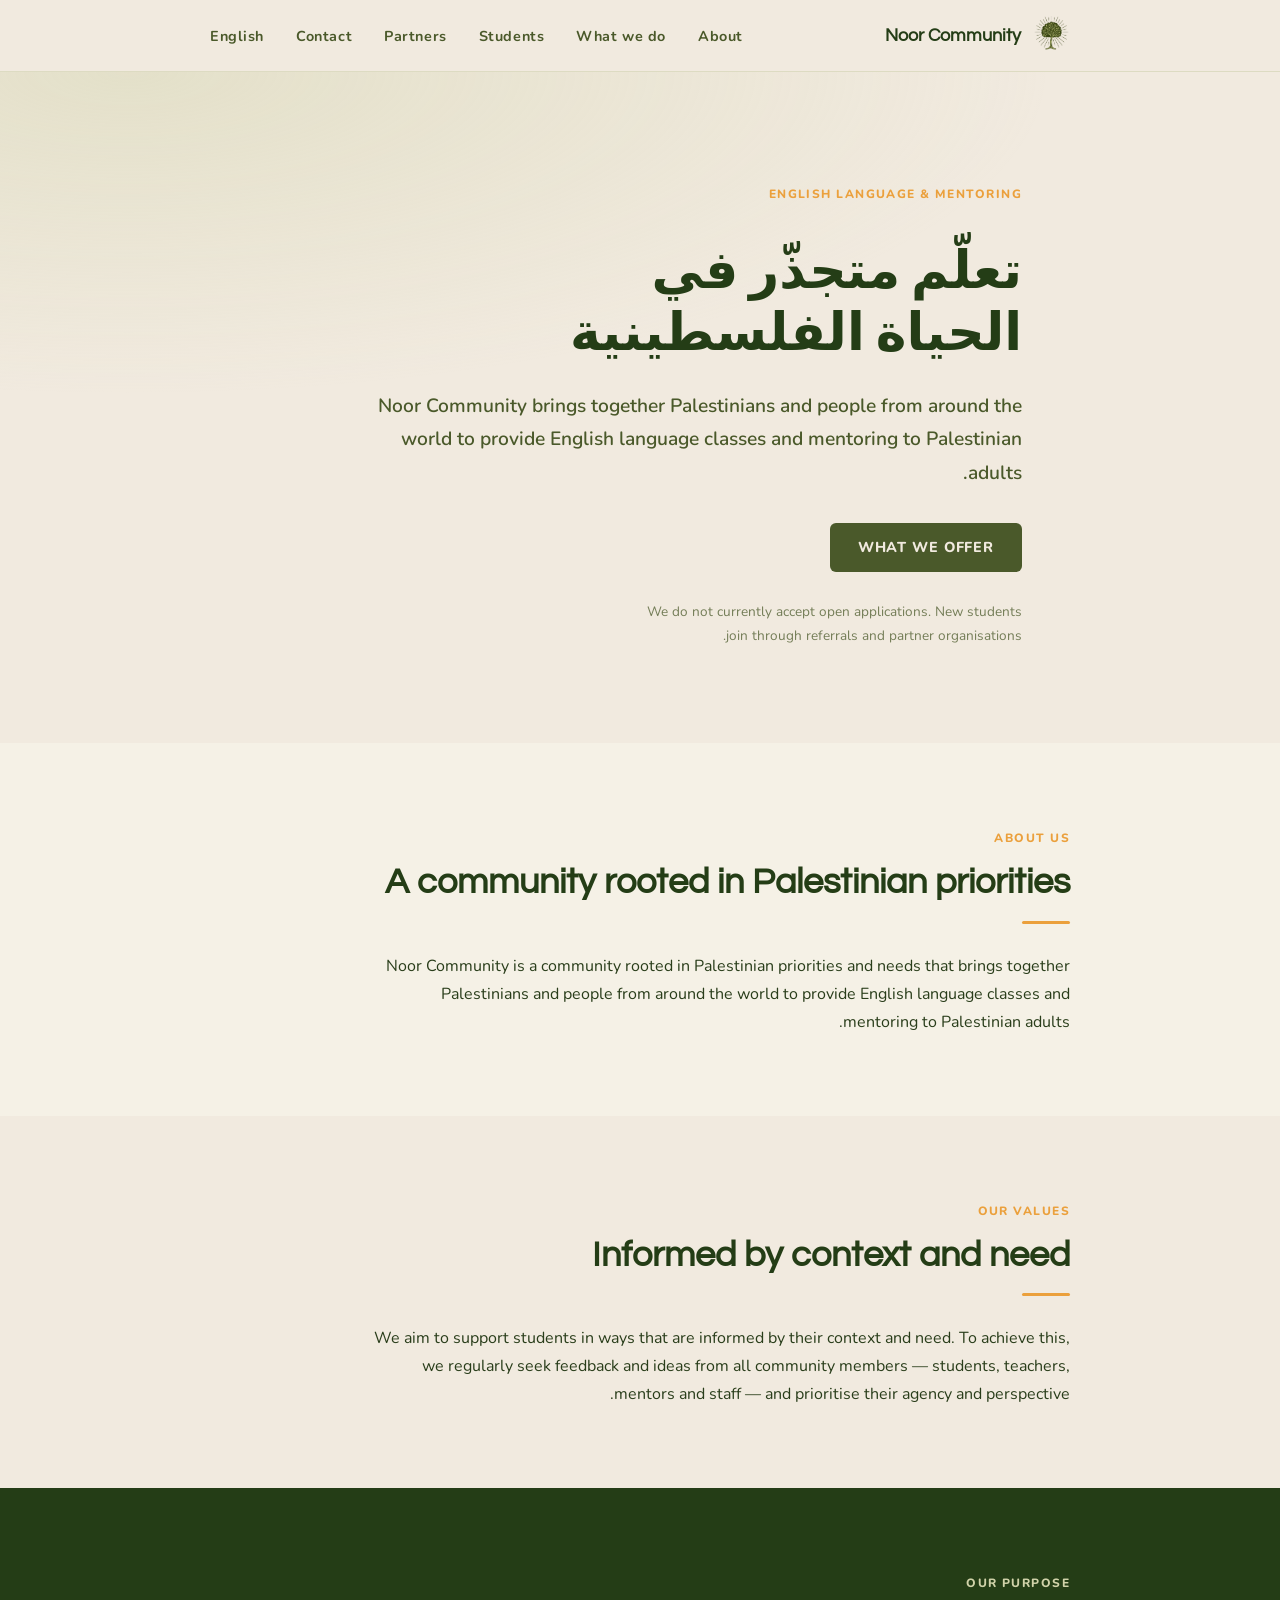
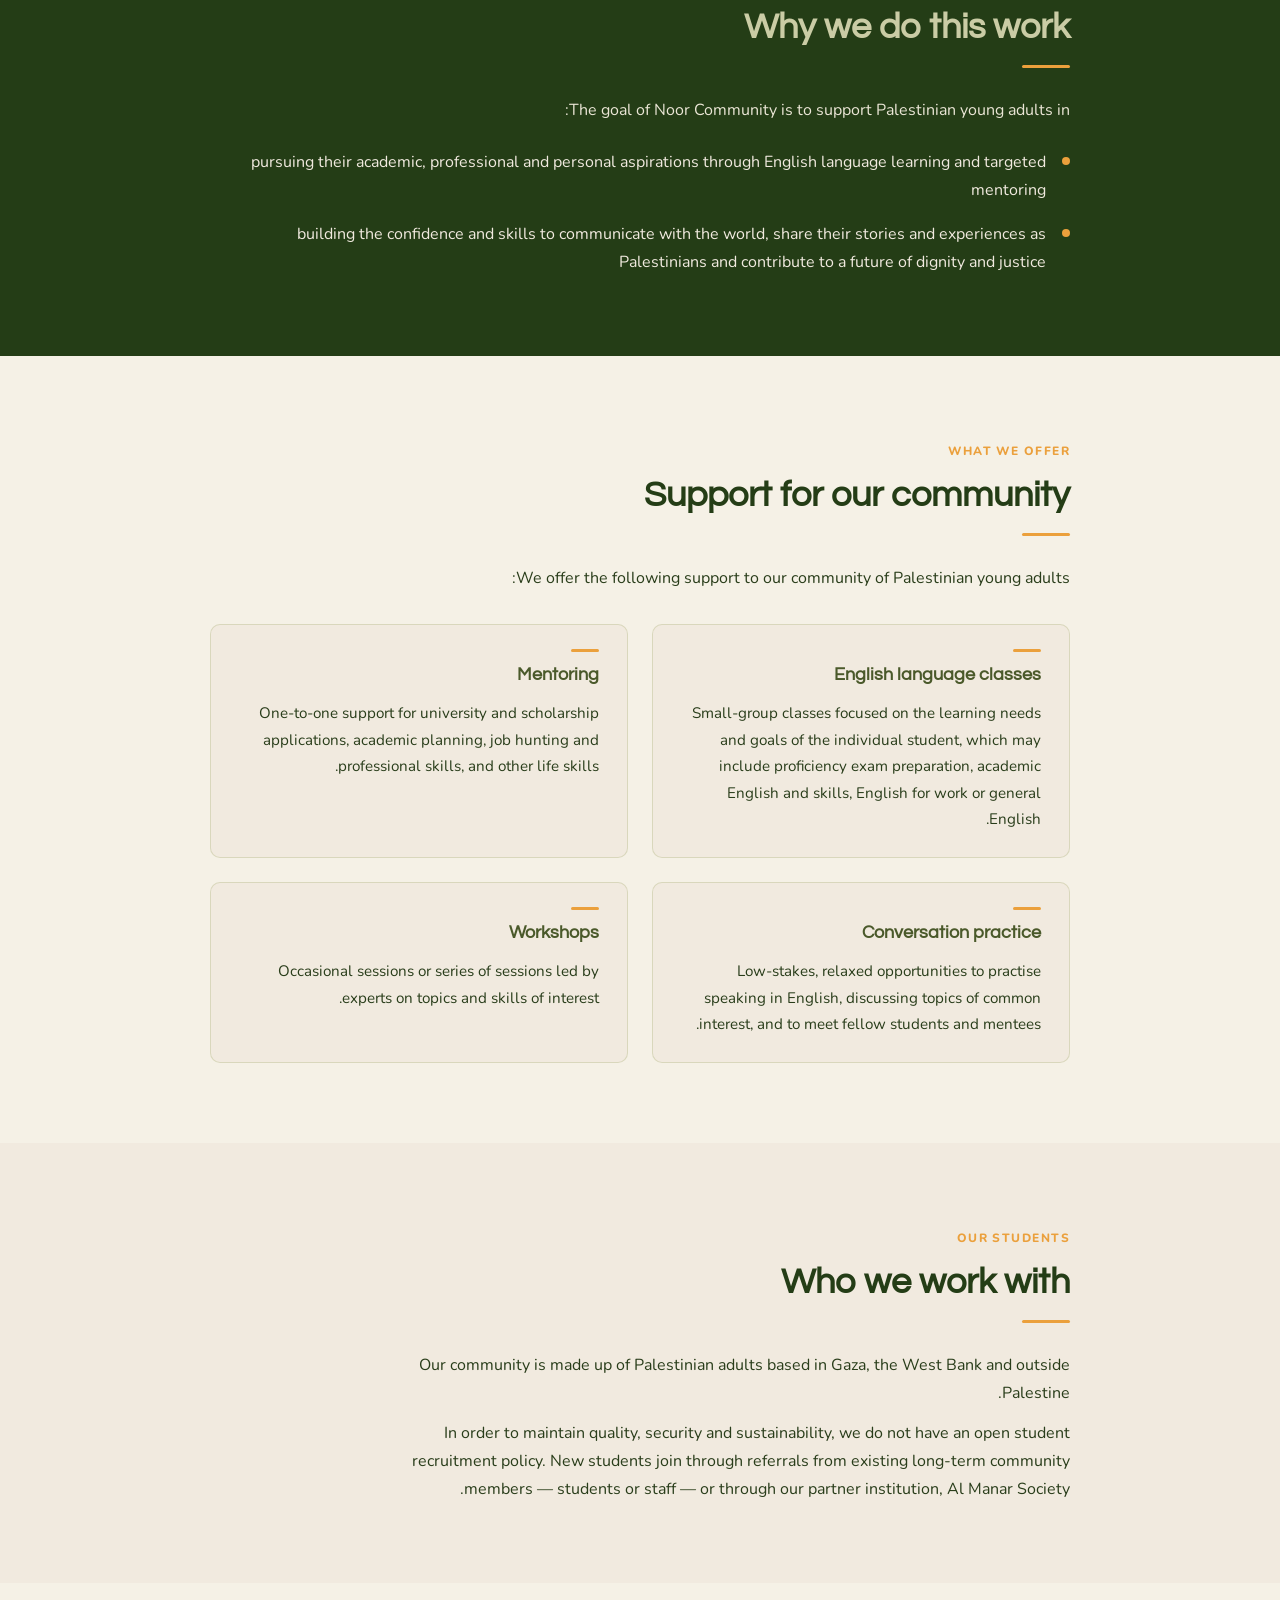
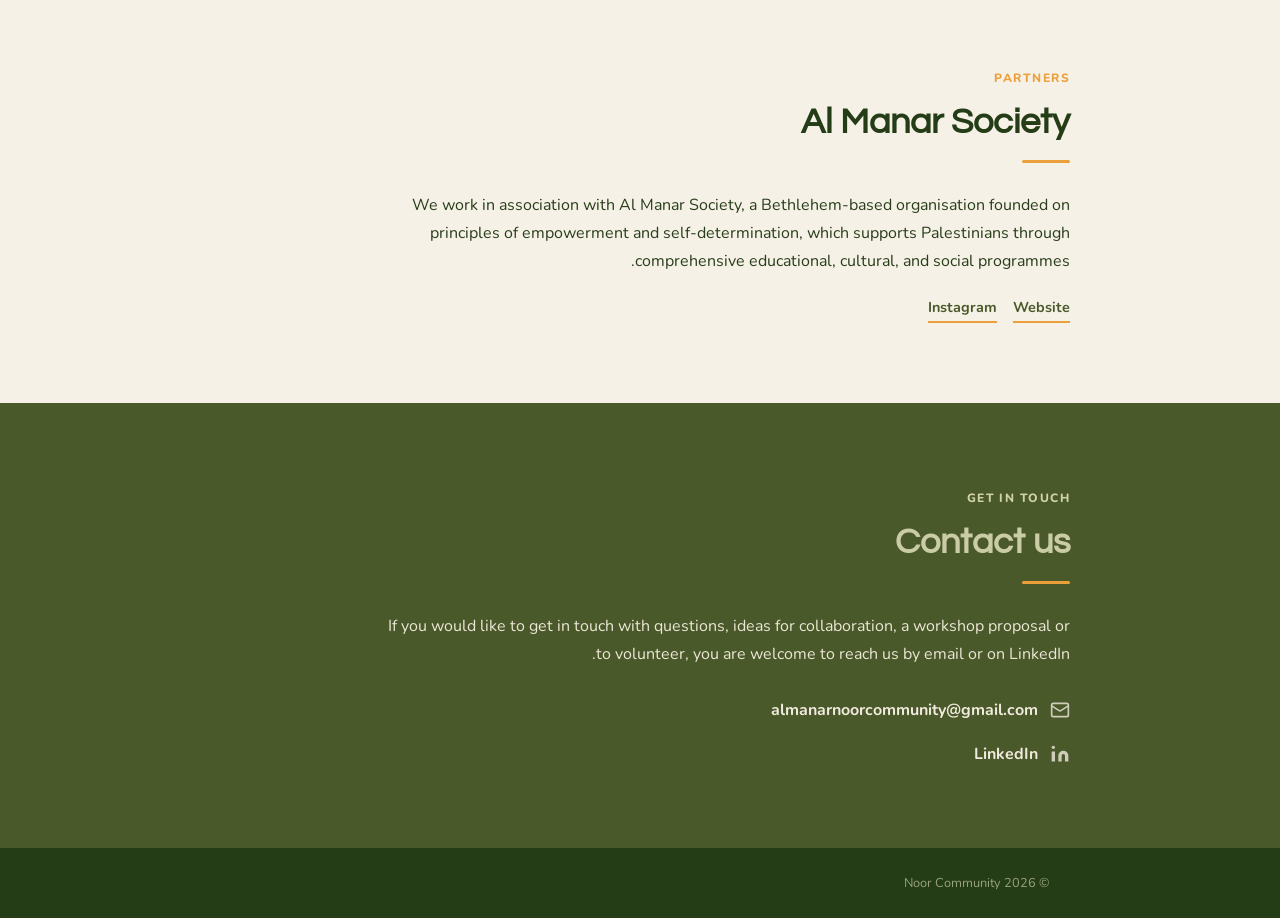
==== ar/index.html @ 104d6be5 "Update index.html" ====
<!DOCTYPE html>
<html lang="ar" dir="rtl">
<head>
  <meta charset="UTF-8" />
  <meta name="viewport" content="width=device-width, initial-scale=1.0" />
  <title>مجتمع نور</title>
  <link rel="preconnect" href="https://fonts.googleapis.com" />
  <link rel="preconnect" href="https://fonts.gstatic.com" crossorigin />
  <link href="https://fonts.googleapis.com/css2?family=Questrial&family=Nunito:wght@400;600;700;800&display=swap" rel="stylesheet" />
  <link rel="stylesheet" href="../style.css">
</head>
<body>

  <!-- Navigation -->
  <nav class="site-nav" aria-label="Main navigation">
    <div class="nav-inner">
      <a href="#home" class="nav-brand">
        <img src="../assets/nlg.png" alt="Noor Community" />
        Noor Community
      </a>
      <button class="nav-toggle" aria-expanded="false" aria-controls="nav-menu" aria-label="Toggle menu">
        <span></span><span></span><span></span>
      </button>
      <ul class="nav-links" id="nav-menu">
        <li><a href="#about">About</a></li>
        <li><a href="#what-we-do">What we do</a></li>
        <li><a href="#our-students">Students</a></li>
        <li><a href="#partners">Partners</a></li>
        <li><a href="#contact">Contact</a></li>
        <li><a href="../">English</a></li>
      </ul>
    </div>
  </nav>

  <!-- Hero -->
  <section id="home" aria-labelledby="hero-heading">
    <div class="hero-inner">
      <span class="eyebrow">English language &amp; mentoring</span>
      <h1 id="hero-heading">تعلّم متجذّر في الحياة الفلسطينية</h1>
      <p class="hero-tagline">
        Noor Community brings together Palestinians and people from around the world
        to provide English language classes and mentoring to Palestinian adults.
      </p>
      <a href="#what-we-do" class="hero-cta">What we offer</a>
      <p class="hero-note">We do not currently accept open applications. New students join through referrals and partner organisations.</p>
    </div>
  </section>

  <!-- About -->
  <section id="about" class="section" aria-labelledby="about-heading">
    <div class="inner reveal">
      <span class="eyebrow">About us</span>
      <h2 id="about-heading">A community rooted in Palestinian priorities</h2>
      <div class="divider"></div>
      <p>
        Noor Community is a community rooted in Palestinian priorities and needs that brings
        together Palestinians and people from around the world to provide English language
        classes and mentoring to Palestinian adults.
      </p>
    </div>
  </section>

  <!-- Values -->
  <section id="values" class="section" aria-labelledby="values-heading">
    <div class="inner reveal">
      <span class="eyebrow">Our values</span>
      <h2 id="values-heading">Informed by context and need</h2>
      <div class="divider"></div>
      <p>
        We aim to support students in ways that are informed by their context and need.
        To achieve this, we regularly seek feedback and ideas from all community members —
        students, teachers, mentors and staff — and prioritise their agency and perspective.
      </p>
    </div>
  </section>

  <!-- Purpose -->
  <section id="purpose" class="section" aria-labelledby="purpose-heading">
    <div class="inner reveal">
      <span class="eyebrow">Our purpose</span>
      <h2 id="purpose-heading">Why we do this work</h2>
      <div class="divider"></div>
      <p>The goal of Noor Community is to support Palestinian young adults in:</p>
      <ul>
        <li>pursuing their academic, professional and personal aspirations through English language learning and targeted mentoring</li>
        <li>building the confidence and skills to communicate with the world, share their stories and experiences as Palestinians and contribute to a future of dignity and justice</li>
      </ul>
    </div>
  </section>

  <!-- What we do -->
  <section id="what-we-do" class="section" aria-labelledby="offerings-heading">
    <div class="inner">
      <div class="reveal">
        <span class="eyebrow">What we offer</span>
        <h2 id="offerings-heading">Support for our community</h2>
        <div class="divider"></div>
        <p>We offer the following support to our community of Palestinian young adults:</p>
      </div>
      <div class="offerings">
        <div class="offering-card reveal">
          <div class="offering-marker"></div>
          <h3>English language classes</h3>
          <p>Small-group classes focused on the learning needs and goals of the individual student, which may include proficiency exam preparation, academic English and skills, English for work or general English.</p>
        </div>
        <div class="offering-card reveal">
          <div class="offering-marker"></div>
          <h3>Mentoring</h3>
          <p>One-to-one support for university and scholarship applications, academic planning, job hunting and professional skills, and other life skills.</p>
        </div>
        <div class="offering-card reveal">
          <div class="offering-marker"></div>
          <h3>Conversation practice</h3>
          <p>Low-stakes, relaxed opportunities to practise speaking in English, discussing topics of common interest, and to meet fellow students and mentees.</p>
        </div>
        <div class="offering-card reveal">
          <div class="offering-marker"></div>
          <h3>Workshops</h3>
          <p>Occasional sessions or series of sessions led by experts on topics and skills of interest.</p>
        </div>
      </div>
    </div>
  </section>

  <!-- Our students -->
  <section id="our-students" class="section" aria-labelledby="students-heading">
    <div class="inner reveal">
      <span class="eyebrow">Our students</span>
      <h2 id="students-heading">Who we work with</h2>
      <div class="divider"></div>
      <p>
        Our community is made up of Palestinian adults based in Gaza, the West Bank and outside Palestine.
      </p>
      <p>
        In order to maintain quality, security and sustainability, we do not have an open student recruitment
        policy. New students join through referrals from existing long-term community members — students or
        staff — or through our partner institution, Al Manar Society.
      </p>
    </div>
  </section>

  <!-- Partners -->
  <section id="partners" class="section" aria-labelledby="partners-heading">
    <div class="inner reveal">
      <span class="eyebrow">Partners</span>
      <h2 id="partners-heading">Al Manar Society</h2>
      <div class="divider"></div>
      <div class="partner-block">
        <p>
          We work in association with Al Manar Society, a Bethlehem-based organisation founded on
          principles of empowerment and self-determination, which supports Palestinians through
          comprehensive educational, cultural, and social programmes.
        </p>
        <div class="partner-links">
          <a href="https://almanar-society.org/" target="_blank" rel="noopener noreferrer">Website</a>
          <a href="https://www.instagram.com/almanarsociety/" target="_blank" rel="noopener noreferrer">Instagram</a>
        </div>
      </div>
    </div>
  </section>

  <!-- Contact -->
  <section id="contact" class="section" aria-labelledby="contact-heading">
    <div class="inner reveal">
      <span class="eyebrow">Get in touch</span>
      <h2 id="contact-heading">Contact us</h2>
      <div class="divider"></div>
      <p>
        If you would like to get in touch with questions, ideas for collaboration,
        a workshop proposal or to volunteer, you are welcome to reach us by email or on LinkedIn.
      </p>
      <div class="contact-links">
        <a href="mailto:almanarnoorcommunity@gmail.com" class="contact-link">
          <svg width="20" height="20" viewBox="0 0 24 24" fill="none" stroke="currentColor" stroke-width="2" stroke-linecap="round" stroke-linejoin="round" aria-hidden="true">
            <rect x="2" y="4" width="20" height="16" rx="2"/>
            <path d="m22 7-8.97 5.7a1.94 1.94 0 0 1-2.06 0L2 7"/>
          </svg>
          almanarnoorcommunity@gmail.com
        </a>
        <a href="https://www.linkedin.com/company/106046250" target="_blank" rel="noopener noreferrer" class="contact-link">
          <svg width="20" height="20" viewBox="0 0 24 24" fill="currentColor" aria-hidden="true">
            <path d="M16 8a6 6 0 0 1 6 6v7h-4v-7a2 2 0 0 0-2-2 2 2 0 0 0-2 2v7h-4v-7a6 6 0 0 1 6-6z"/>
            <rect x="2" y="9" width="4" height="12"/>
            <circle cx="4" cy="4" r="2"/>
          </svg>
          LinkedIn
        </a>
      </div>
    </div>
  </section>

  <!-- Footer -->
  <footer class="site-footer">
    <p>© <span id="yr"></span> Noor Community</p>
  </footer>

  <script>
    // Year
    document.getElementById('yr').textContent = new Date().getFullYear();

    // Mobile nav toggle
    const toggle = document.querySelector('.nav-toggle');
    const menu = document.getElementById('nav-menu');
    toggle.addEventListener('click', () => {
      const open = menu.classList.toggle('open');
      toggle.setAttribute('aria-expanded', open);
    });
    // Close on link click
    menu.querySelectorAll('a').forEach(a => {
      a.addEventListener('click', () => {
        menu.classList.remove('open');
        toggle.setAttribute('aria-expanded', false);
      });
    });

    // Scroll reveal
    const observer = new IntersectionObserver(entries => {
      entries.forEach(e => {
        if (e.isIntersecting) {
          e.target.classList.add('visible');
          observer.unobserve(e.target);
        }
      });
    }, { threshold: 0.12 });
    document.querySelectorAll('.reveal').forEach(el => observer.observe(el));
  </script>

</body>
</html>
---- style.css ----
/* ── Design tokens (from existing brand) ── */
    :root {
      --dark-olive:   #4a592a;
      --forest-green: #293d1a;
      --deep-green:   #243d16;
      --light-green:  #cacca5;
      --pale-green:   #d0d2a9;
      --cream:        #f1eadf;
      --light-cream:  #f5f1e6;
      --off-white:    #f3f3f3;
      --marigold:     #eba03c;

      --font-display: 'Questrial', system-ui, sans-serif;
      --font-body:    'Nunito', system-ui, sans-serif;

      --header-h: 72px;
      --max-w: 860px;
      --ease: cubic-bezier(0.4, 0, 0.2, 1);
    }

    /* ── Reset ── */
    *, *::before, *::after { box-sizing: border-box; margin: 0; padding: 0; }
    html { scroll-behavior: smooth; }
    @media (prefers-reduced-motion: reduce) {
      html { scroll-behavior: auto; }
      * { animation: none !important; transition: none !important; }
    }
    body {
      font-family: var(--font-body);
      font-size: clamp(1rem, 1.1vw, 1.125rem);
      line-height: 1.75;
      color: var(--forest-green);
      background: var(--cream);
      overflow-x: hidden;
    }
    img { display: block; max-width: 100%; }
    a { color: inherit; }

    /* ── Nav ── */
    .site-nav {
      position: sticky;
      top: 0;
      z-index: 100;
      height: var(--header-h);
      background: color-mix(in srgb, var(--cream) 92%, transparent);
      backdrop-filter: blur(16px);
      border-bottom: 1px solid color-mix(in srgb, var(--light-green) 50%, transparent);
      display: flex;
      align-items: center;
      padding: 0 clamp(1.25rem, 5vw, 3rem);
    }
    .nav-inner {
      width: 100%;
      max-width: var(--max-w);
      margin: 0 auto;
      display: flex;
      align-items: center;
      justify-content: space-between;
      gap: 1rem;
    }
    .nav-brand {
      display: flex;
      align-items: center;
      gap: 0.75rem;
      text-decoration: none;
      font-family: var(--font-display);
      font-size: 1.125rem;
      color: var(--deep-green);
      font-weight: 700;
    }
    .nav-brand img {
      height: 40px;
      width: auto;
    }
    .nav-links {
      display: flex;
      list-style: none;
      gap: clamp(1rem, 3vw, 2rem);
    }
    .nav-links a {
      text-decoration: none;
      font-size: 0.9rem;
      font-weight: 700;
      color: var(--dark-olive);
      letter-spacing: 0.04em;
      padding-bottom: 2px;
      border-bottom: 2px solid transparent;
      transition: border-color 0.2s var(--ease), color 0.2s var(--ease);
    }
    .nav-links a:hover {
      color: var(--deep-green);
      border-bottom-color: var(--marigold);
    }

    /* ── Shared layout ── */
    .section {
      padding: clamp(3rem, 7vw, 5rem) clamp(1.25rem, 5vw, 3rem);
    }
    .inner {
      max-width: var(--max-w);
      margin: 0 auto;
    }

    /* ── Section label (eyebrow) ── */
    .eyebrow {
      display: inline-block;
      font-size: 0.75rem;
      font-weight: 800;
      letter-spacing: 0.12em;
      text-transform: uppercase;
      color: var(--marigold);
      margin-bottom: 0.75rem;
    }

    /* ── Headings ── */
    h1, h2, h3 {
      font-family: var(--font-display);
      line-height: 1.2;
      color: var(--deep-green);
    }
    h1 { font-size: clamp(2.25rem, 5vw, 3.25rem); }
    h2 { font-size: clamp(1.6rem, 3.5vw, 2.25rem); margin-bottom: 1rem; }
    h3 { font-size: 1.125rem; margin-bottom: 0.4rem; }

    p { max-width: 70ch; }
    p + p { margin-top: 0.75rem; }

    /* ── Divider ── */
    .divider {
      width: 48px;
      height: 3px;
      background: var(--marigold);
      border-radius: 99px;
      margin: 1rem 0 1.75rem;
    }

    /* ── Hero ── */
    #home {
      background:
        radial-gradient(ellipse 120% 80% at 10% 0%, color-mix(in srgb, var(--pale-green) 40%, transparent), transparent 60%),
        var(--cream);
      padding-top: clamp(4rem, 10vw, 7rem);
      padding-bottom: clamp(3rem, 8vw, 6rem);
    }
    .hero-inner {
      max-width: var(--max-w);
      margin: 0 auto;
      padding: 0 clamp(1.25rem, 5vw, 3rem);
      display: flex;
      flex-direction: column;
      gap: 1.5rem;
    }
    .hero-inner h1 {
      max-width: 18ch;
    }
    .hero-tagline {
      font-size: clamp(1rem, 1.8vw, 1.2rem);
      color: var(--dark-olive);
      max-width: 55ch;
      font-weight: 600;
    }
    .hero-cta {
      display: inline-flex;
      align-items: center;
      gap: 0.5rem;
      margin-top: 0.5rem;
      padding: 0.75rem 1.75rem;
      background: var(--dark-olive);
      color: var(--cream);
      font-weight: 800;
      font-size: 0.9rem;
      letter-spacing: 0.06em;
      text-transform: uppercase;
      text-decoration: none;
      border-radius: 6px;
      transition: background 0.2s var(--ease), transform 0.2s var(--ease);
      width: fit-content;
    }
    .hero-cta:hover {
      background: var(--deep-green);
      transform: translateY(-2px);
    }

    /* ── About ── */
    #about { background: var(--light-cream); }

    /* ── Values ── */
    #values { background: var(--cream); }

    /* ── Purpose ── */
    #purpose {
      background: var(--deep-green);
      color: var(--cream);
    }
    #purpose h2 { color: var(--light-green); }
    #purpose .divider { background: var(--marigold); }
    #purpose .eyebrow { color: var(--pale-green); }
    #purpose p { color: color-mix(in srgb, var(--cream) 85%, var(--light-green) 15%); }
    #purpose ul {
      list-style: none;
      display: flex;
      flex-direction: column;
      gap: 1rem;
      margin-top: 1.5rem;
    }
    #purpose ul li {
      display: flex;
      gap: 1rem;
      align-items: flex-start;
    }
    #purpose ul li::before {
      content: '';
      flex-shrink: 0;
      margin-top: 0.55em;
      width: 8px;
      height: 8px;
      border-radius: 50%;
      background: var(--marigold);
    }

    /* ── What we do ── */
    #what-we-do { background: var(--light-cream); }
    .offerings {
      display: grid;
      grid-template-columns: repeat(auto-fit, minmax(min(100%, 360px), 1fr));
      gap: 1.5rem;
      margin-top: 2rem;
    }
    .offering-card {
      background: var(--cream);
      border: 1px solid color-mix(in srgb, var(--light-green) 60%, transparent);
      border-radius: 10px;
      padding: 1.5rem 1.75rem;
      display: flex;
      flex-direction: column;
      gap: 0.5rem;
    }
    .offering-card h3 { color: var(--dark-olive); }
    .offering-card p {
      font-size: 0.95rem;
      color: var(--forest-green);
    }
    .offering-marker {
      width: 28px;
      height: 3px;
      border-radius: 99px;
      background: var(--marigold);
      margin-bottom: 0.25rem;
    }

    /* ── Our students ── */
    #our-students { background: var(--cream); }

    /* ── Partners ── */
    #partners { background: var(--light-cream); }
    .partner-block {
      margin-top: 1.5rem;
      display: flex;
      flex-direction: column;
      gap: 0.75rem;
    }
    .partner-links {
      display: flex;
      gap: 1rem;
      flex-wrap: wrap;
      margin-top: 0.5rem;
    }
    .partner-links a {
      font-size: 0.9rem;
      font-weight: 700;
      color: var(--dark-olive);
      text-decoration: none;
      border-bottom: 2px solid var(--marigold);
      padding-bottom: 1px;
      transition: color 0.2s var(--ease);
    }
    .partner-links a:hover { color: var(--deep-green); }

    /* ── Contact ── */
    #contact {
      background: var(--dark-olive);
      color: var(--cream);
    }
    #contact h2 { color: var(--light-green); }
    #contact .divider { background: var(--marigold); }
    #contact .eyebrow { color: var(--pale-green); }
    #contact p { color: color-mix(in srgb, var(--cream) 85%, var(--light-green) 15%); }
    .contact-links {
      display: flex;
      flex-direction: column;
      gap: 1rem;
      margin-top: 1.75rem;
    }
    .contact-link {
      display: inline-flex;
      align-items: center;
      gap: 0.75rem;
      text-decoration: none;
      color: var(--cream);
      font-weight: 700;
      font-size: 1rem;
      transition: color 0.2s var(--ease);
      width: fit-content;
    }
    .contact-link:hover { color: var(--marigold); }
    .contact-link svg {
      flex-shrink: 0;
      opacity: 0.8;
    }

    /* ── Footer ── */
    .site-footer {
      background: var(--deep-green);
      color: color-mix(in srgb, var(--light-green) 70%, transparent);
      text-align: center;
      padding: 1.5rem;
      font-size: 0.8rem;
    }

    .hero-note {
      font-size: 0.85rem;
      color: var(--dark-olive);
      opacity: 0.75;
      max-width: 50ch;
      margin-top: 0.25rem;
    }
    .reveal {
      opacity: 0;
      transform: translateY(24px);
      transition: opacity 0.7s var(--ease), transform 0.7s var(--ease);
    }
    .reveal.visible {
      opacity: 1;
      transform: none;
    }

    /* ── Mobile nav toggle ── */
    .nav-toggle {
      display: none;
      background: none;
      border: 2px solid var(--dark-olive);
      border-radius: 6px;
      padding: 0.35rem 0.5rem;
      cursor: pointer;
      flex-direction: column;
      gap: 5px;
    }
    .nav-toggle span {
      display: block;
      width: 22px;
      height: 2px;
      background: var(--dark-olive);
      border-radius: 99px;
      transition: transform 0.3s var(--ease), opacity 0.3s var(--ease);
    }
    @media (max-width: 640px) {
      .nav-toggle { display: flex; }
      .nav-links {
        display: none;
        position: absolute;
        top: var(--header-h);
        left: 0;
        right: 0;
        background: var(--cream);
        flex-direction: column;
        padding: 1.25rem 1.5rem 1.75rem;
        border-bottom: 1px solid color-mix(in srgb, var(--light-green) 50%, transparent);
        gap: 0.75rem;
        box-shadow: 0 8px 24px rgba(36,61,22,0.12);
      }
      .nav-links.open { display: flex; }
      .nav-links a { font-size: 1rem; }
    }

      html[dir="rtl"] {
      direction: rtl;
    }

      html[dir="rtl"] body {
      text-align: right;
    }
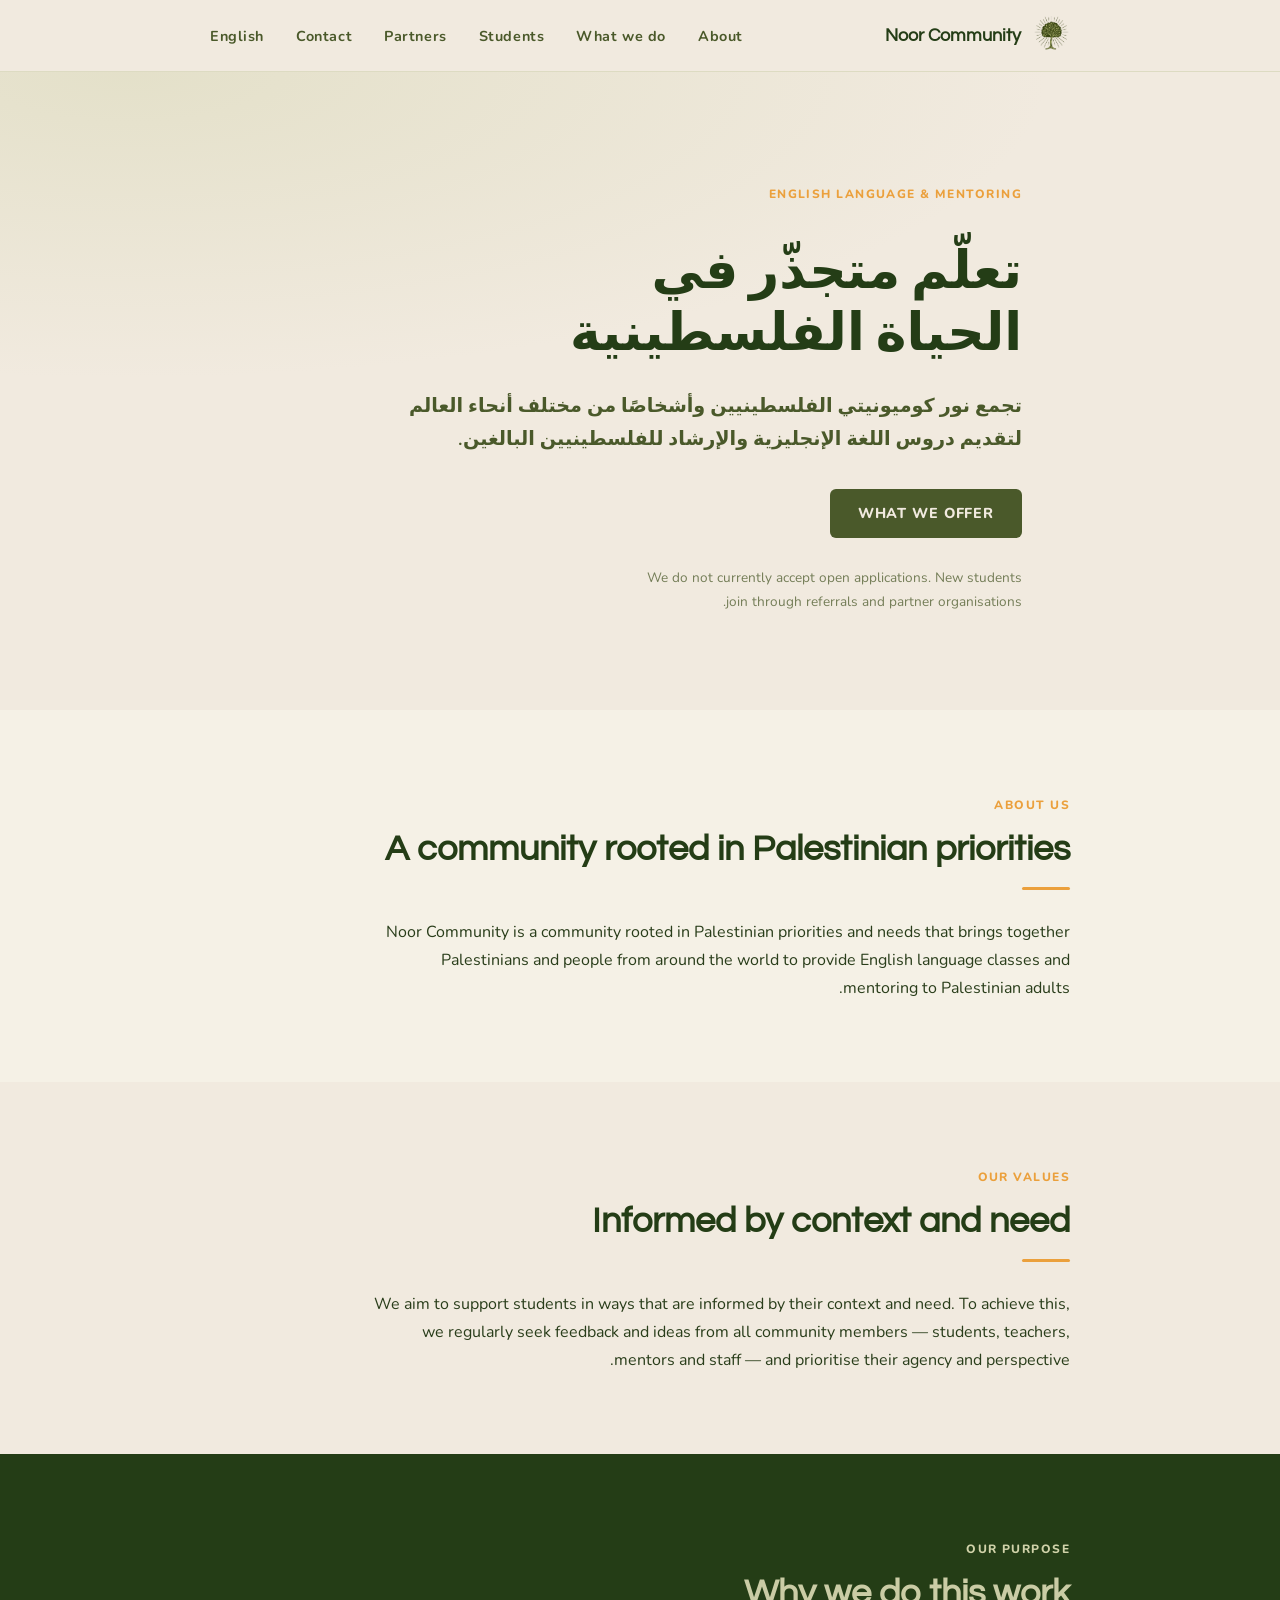
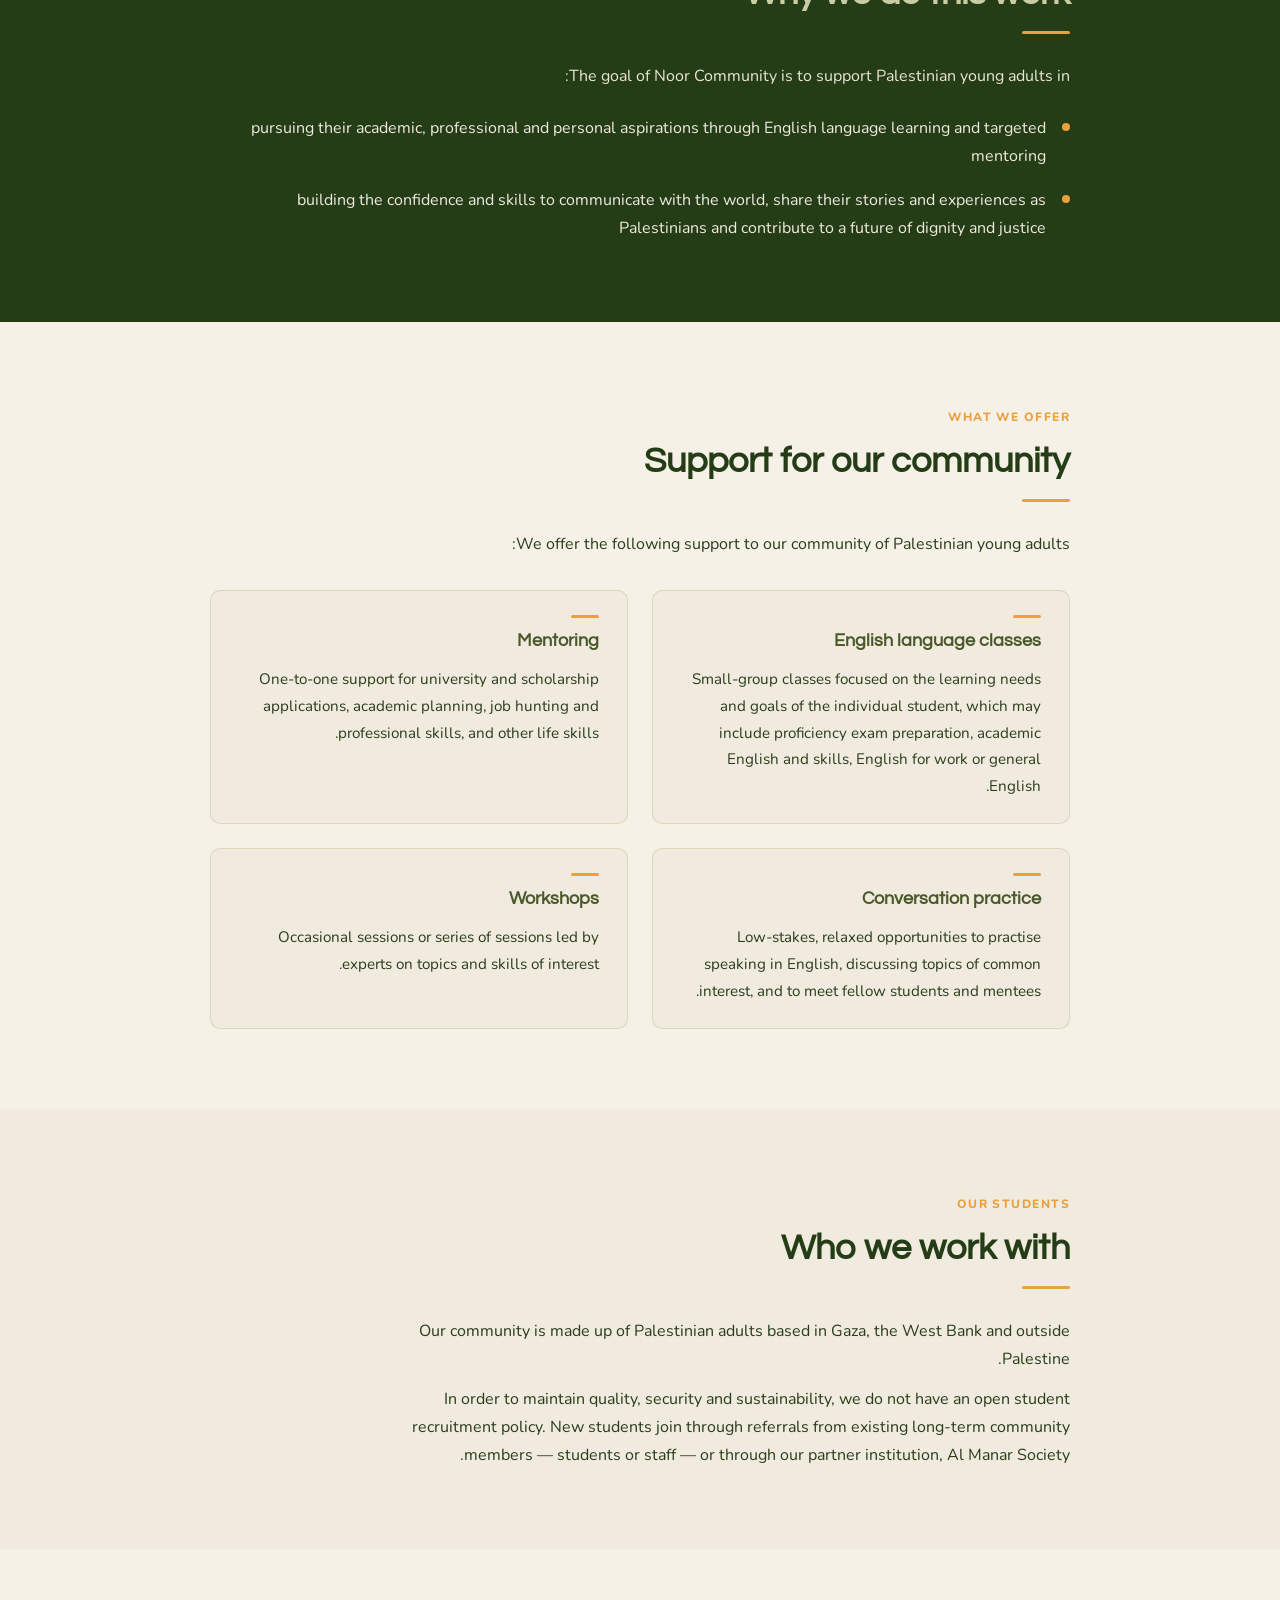
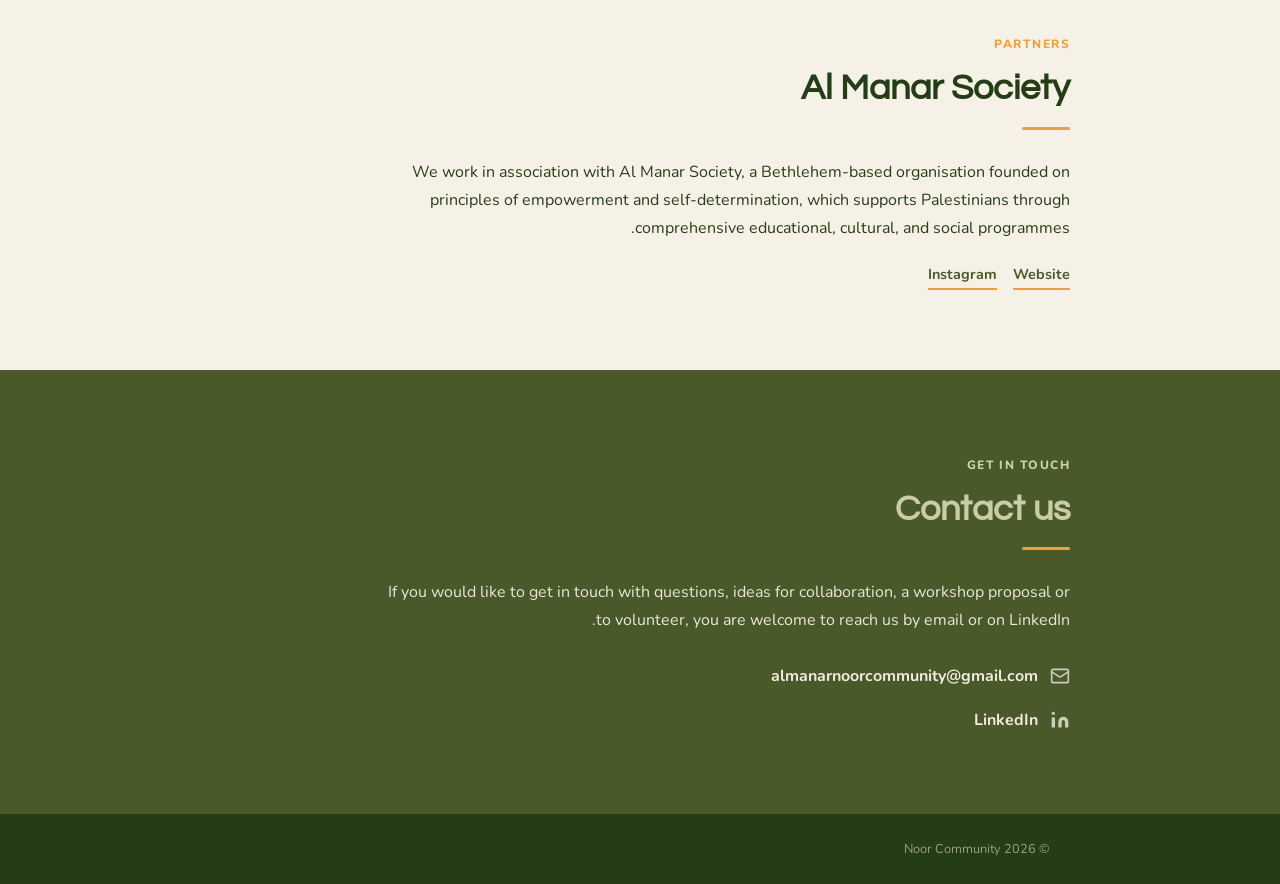
==== commit 043ff660: "Update index.html" ====
--- a/ar/index.html
+++ b/ar/index.html
@@ -38,8 +38,7 @@
       <span class="eyebrow">English language &amp; mentoring</span>
       <h1 id="hero-heading">تعلّم متجذّر في الحياة الفلسطينية</h1>
       <p class="hero-tagline">
-        Noor Community brings together Palestinians and people from around the world
-        to provide English language classes and mentoring to Palestinian adults.
+        تجمع نور كوميونيتي الفلسطينيين وأشخاصًا من مختلف أنحاء العالم لتقديم دروس اللغة الإنجليزية والإرشاد للفلسطينيين البالغين.
       </p>
       <a href="#what-we-do" class="hero-cta">What we offer</a>
       <p class="hero-note">We do not currently accept open applications. New students join through referrals and partner organisations.</p>
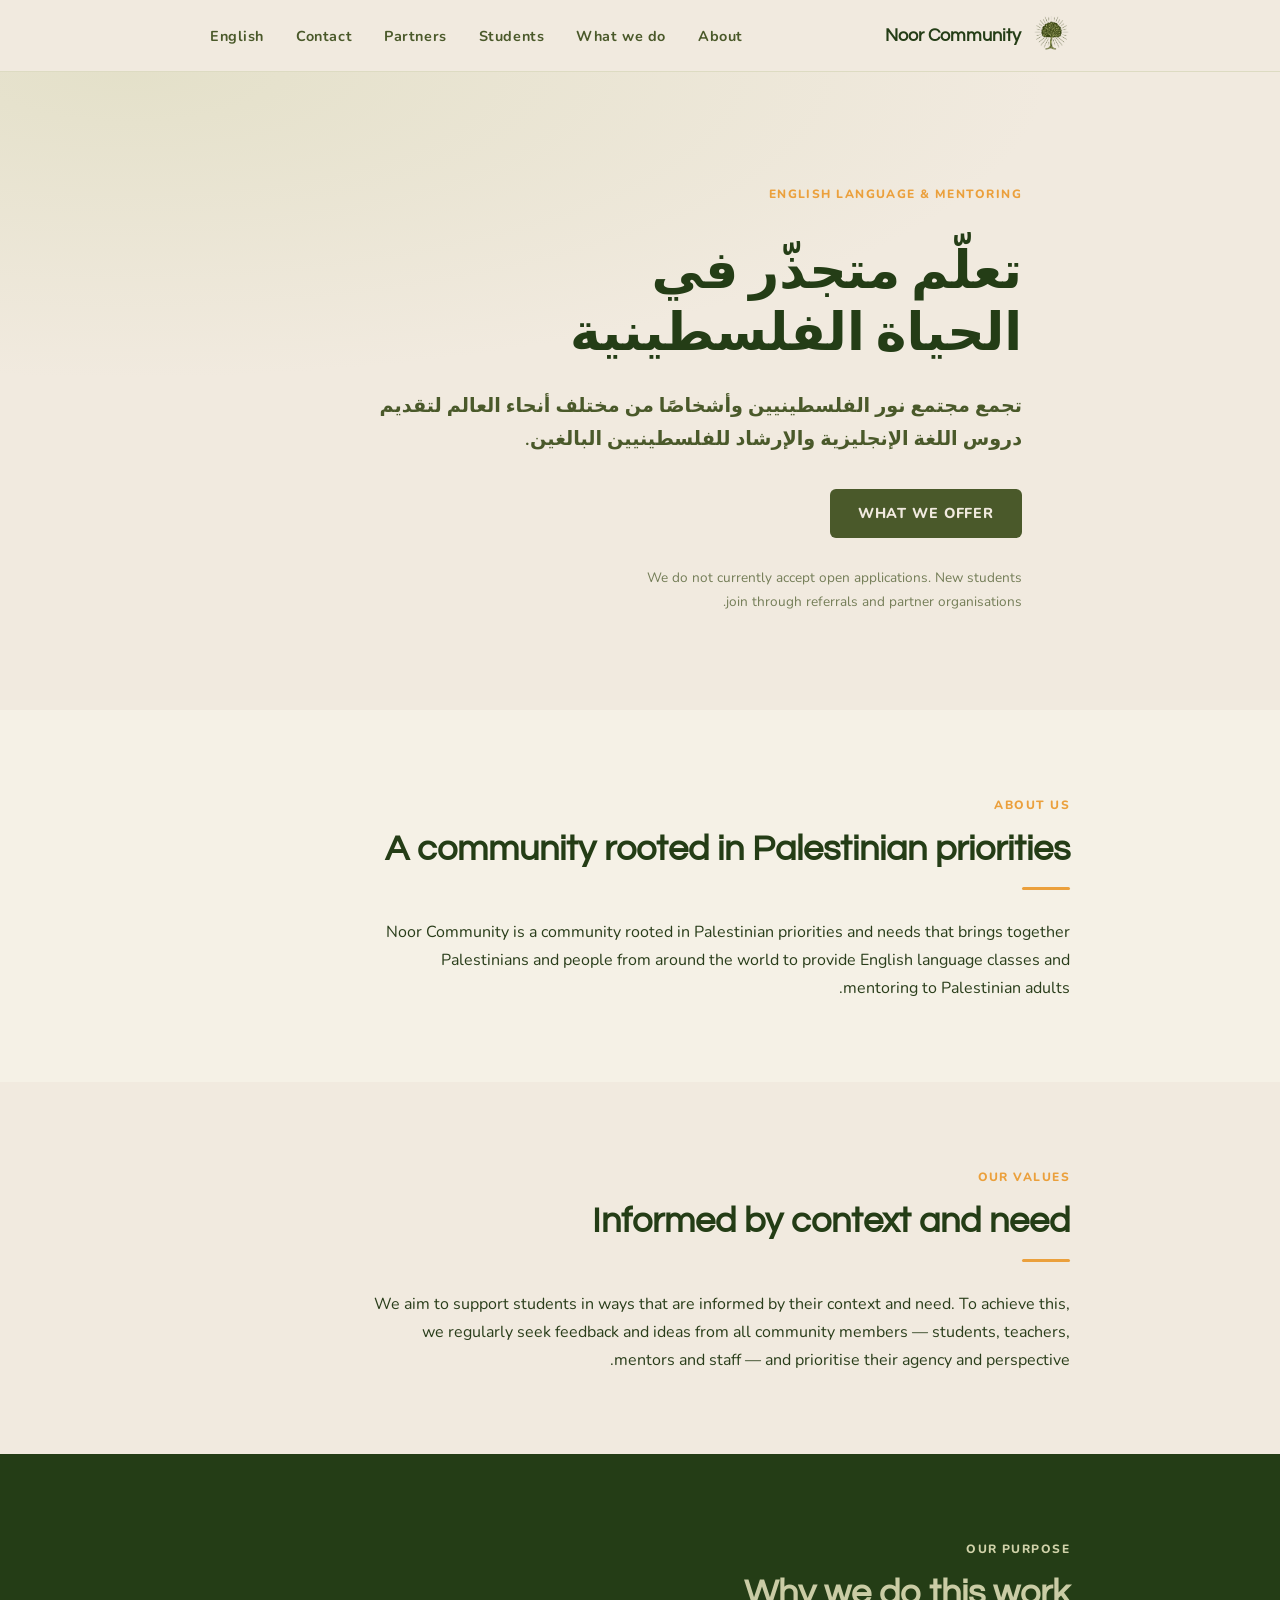
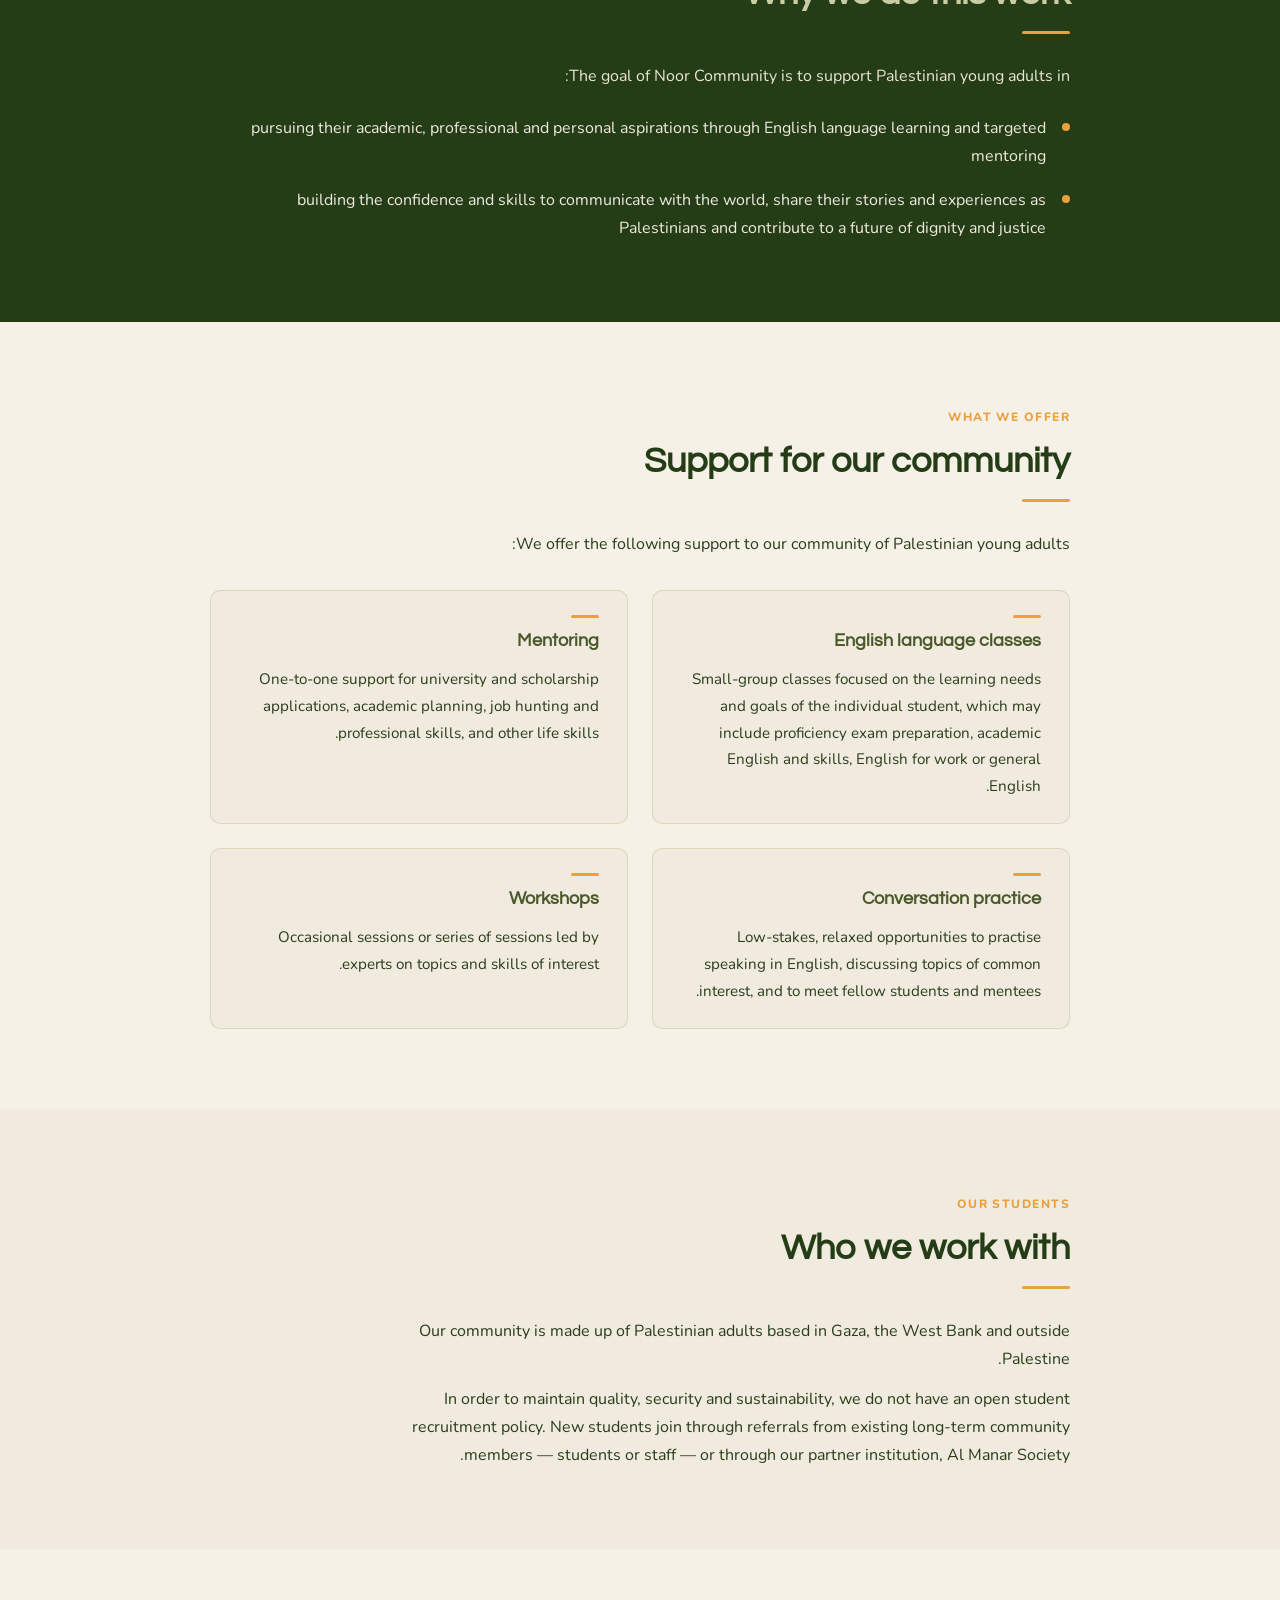
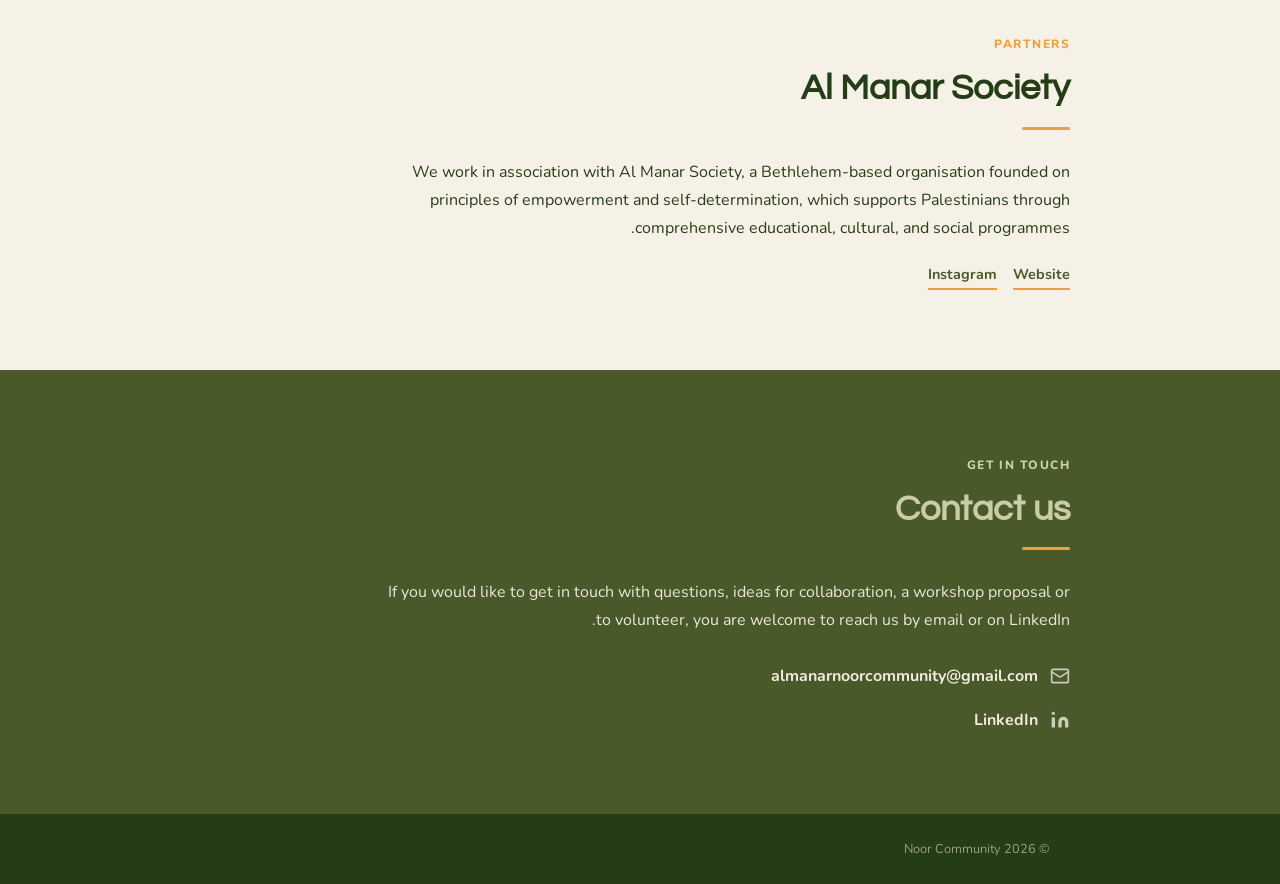
==== commit 8f544be2: "Update index.html" ====
--- a/ar/index.html
+++ b/ar/index.html
@@ -38,7 +38,7 @@
       <span class="eyebrow">English language &amp; mentoring</span>
       <h1 id="hero-heading">تعلّم متجذّر في الحياة الفلسطينية</h1>
       <p class="hero-tagline">
-        تجمع نور كوميونيتي الفلسطينيين وأشخاصًا من مختلف أنحاء العالم لتقديم دروس اللغة الإنجليزية والإرشاد للفلسطينيين البالغين.
+        تجمع مجتمع نور الفلسطينيين وأشخاصًا من مختلف أنحاء العالم لتقديم دروس اللغة الإنجليزية والإرشاد للفلسطينيين البالغين.
       </p>
       <a href="#what-we-do" class="hero-cta">What we offer</a>
       <p class="hero-note">We do not currently accept open applications. New students join through referrals and partner organisations.</p>
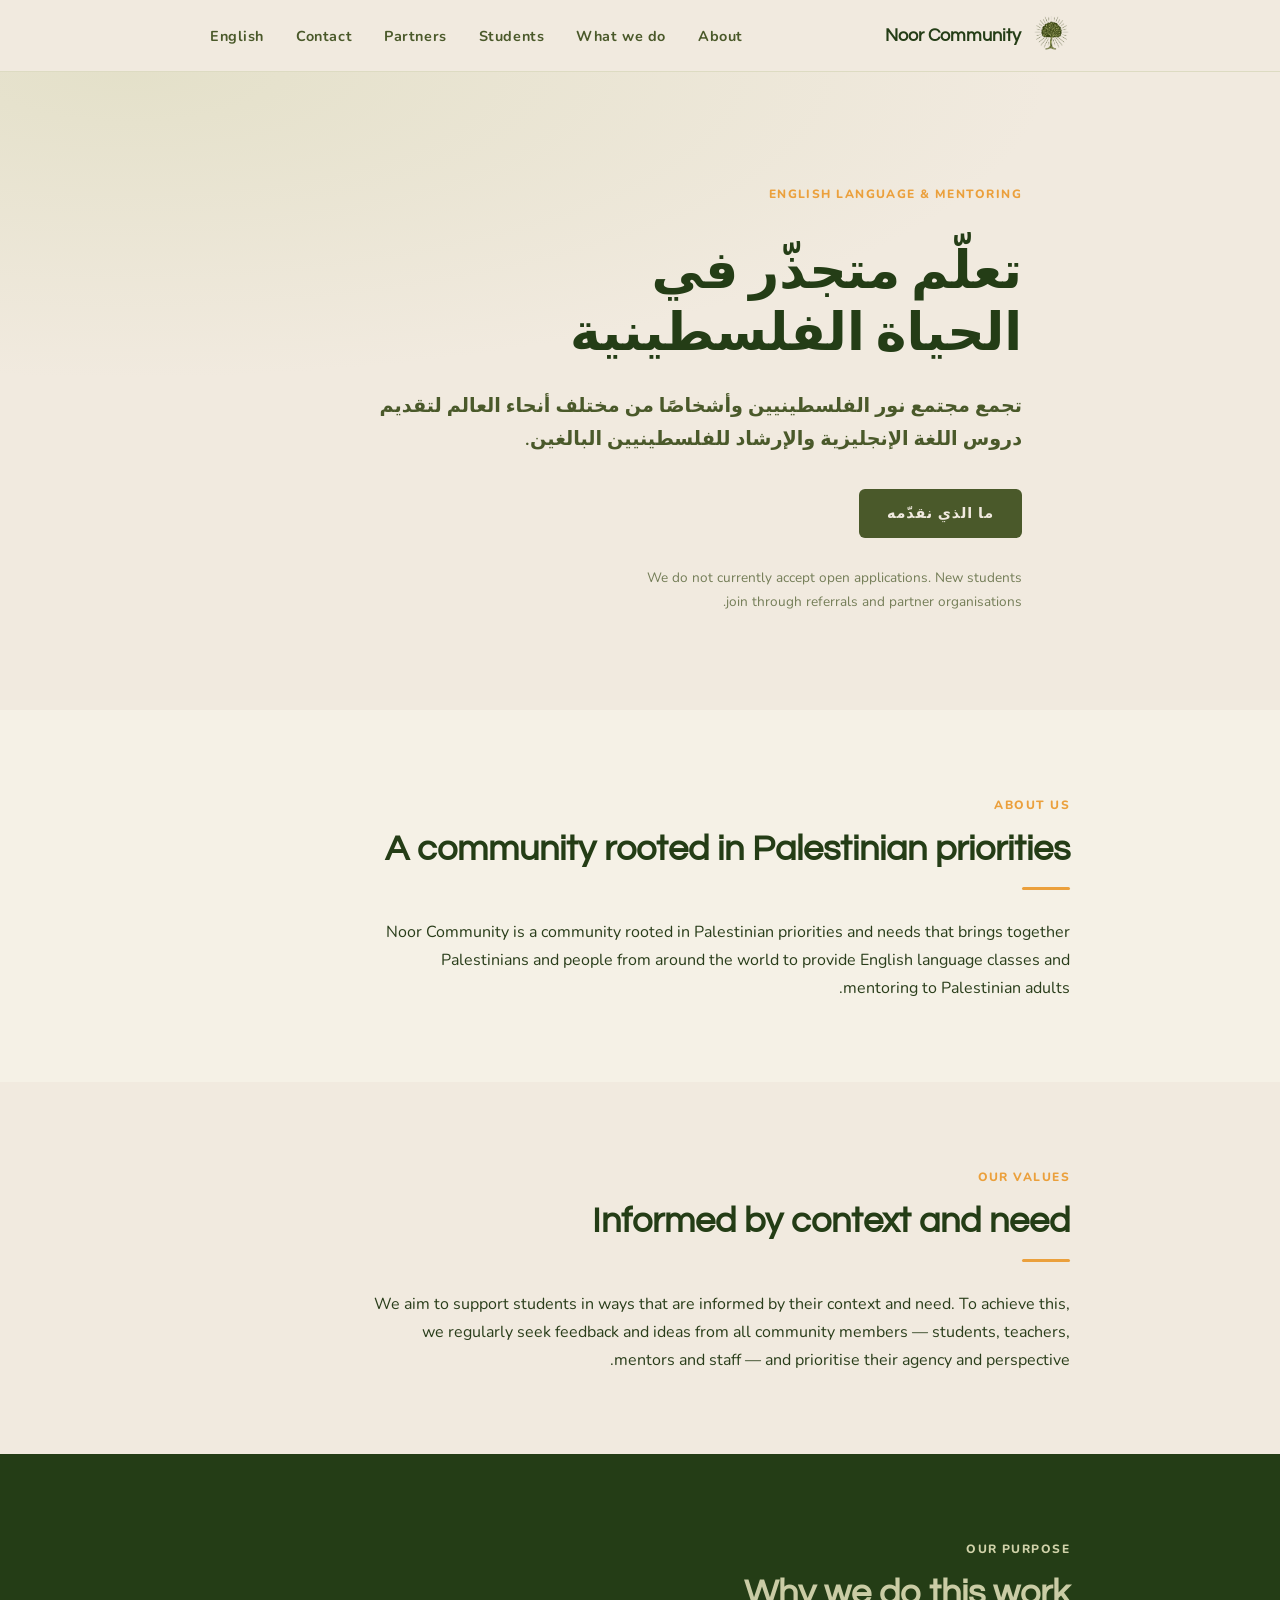
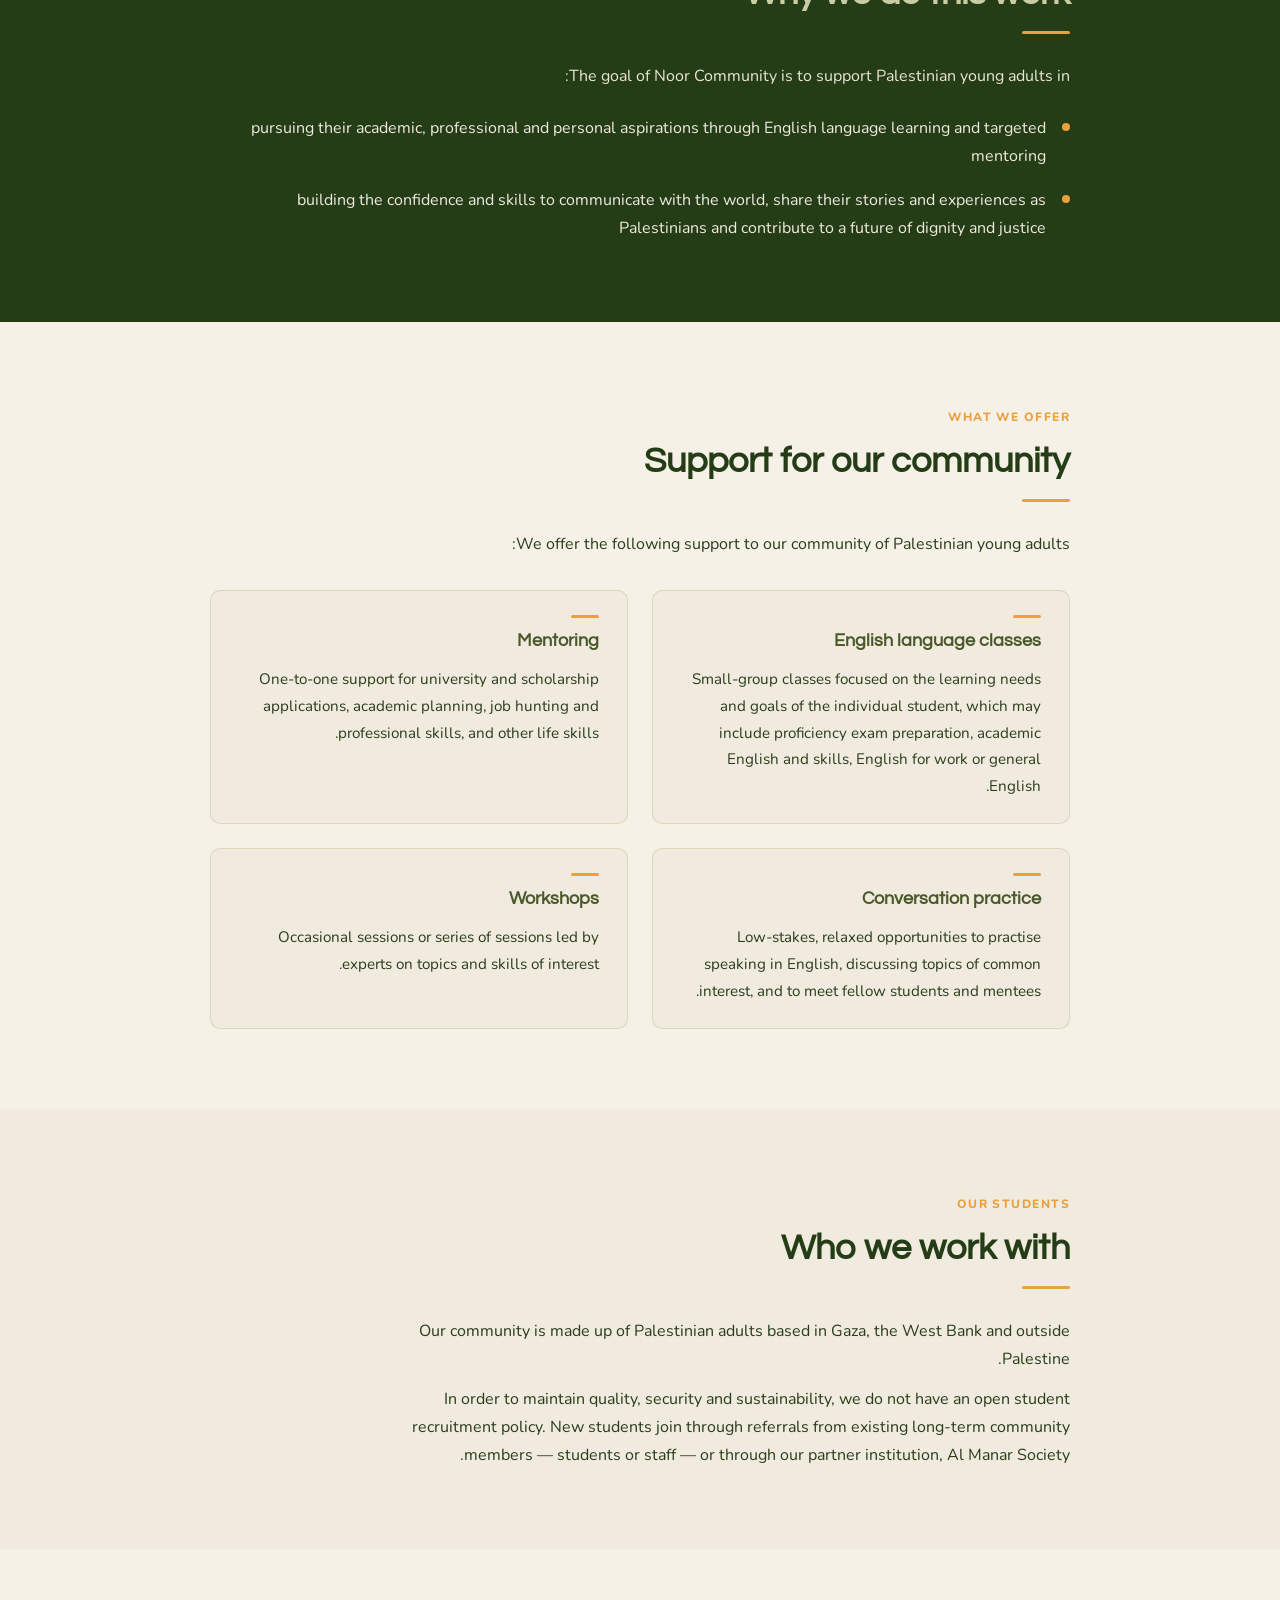
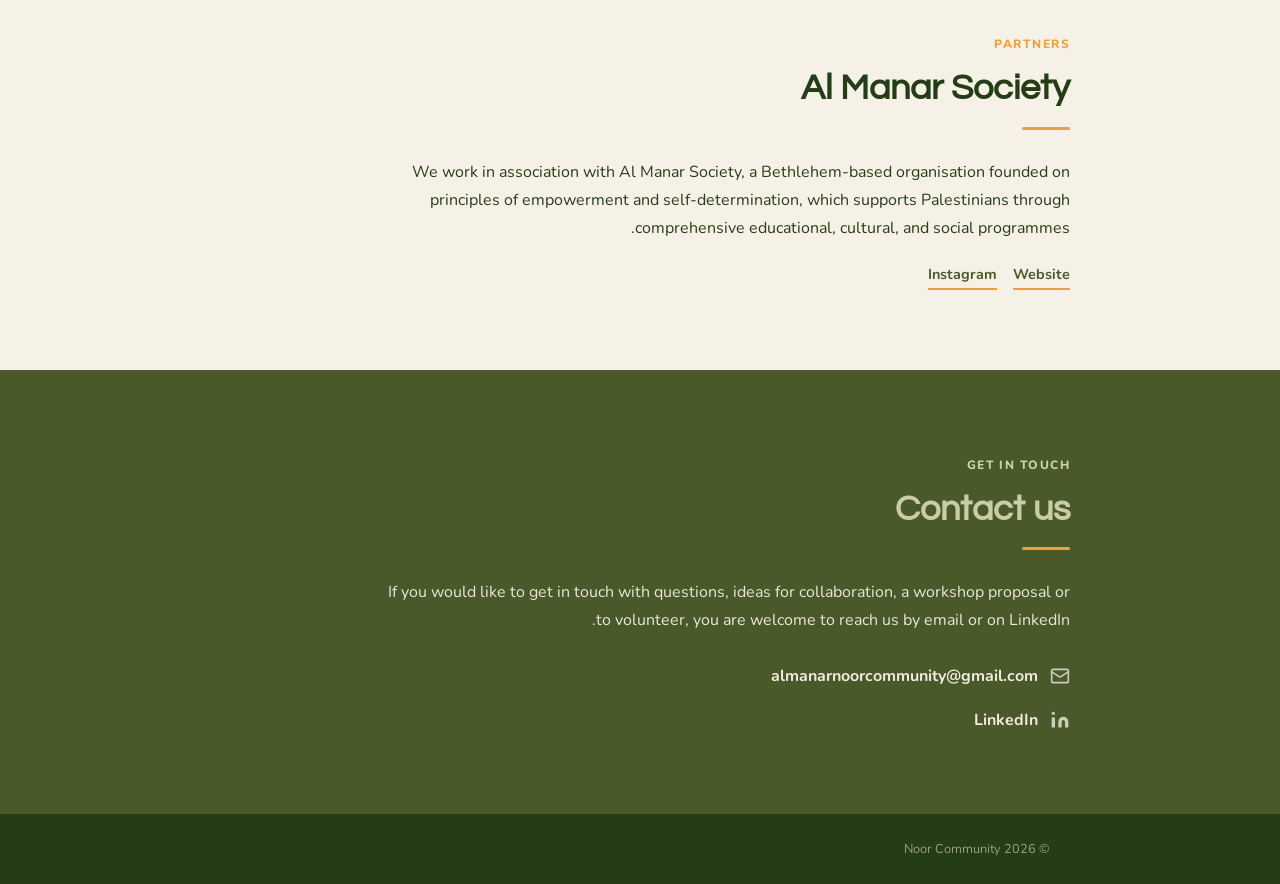
==== commit 5839fd19: "Update index.html" ====
--- a/ar/index.html
+++ b/ar/index.html
@@ -40,7 +40,7 @@
       <p class="hero-tagline">
         تجمع مجتمع نور الفلسطينيين وأشخاصًا من مختلف أنحاء العالم لتقديم دروس اللغة الإنجليزية والإرشاد للفلسطينيين البالغين.
       </p>
-      <a href="#what-we-do" class="hero-cta">What we offer</a>
+      <a href="#what-we-do" class="hero-cta">ما الذي نقدّمه</a>
       <p class="hero-note">We do not currently accept open applications. New students join through referrals and partner organisations.</p>
     </div>
   </section>
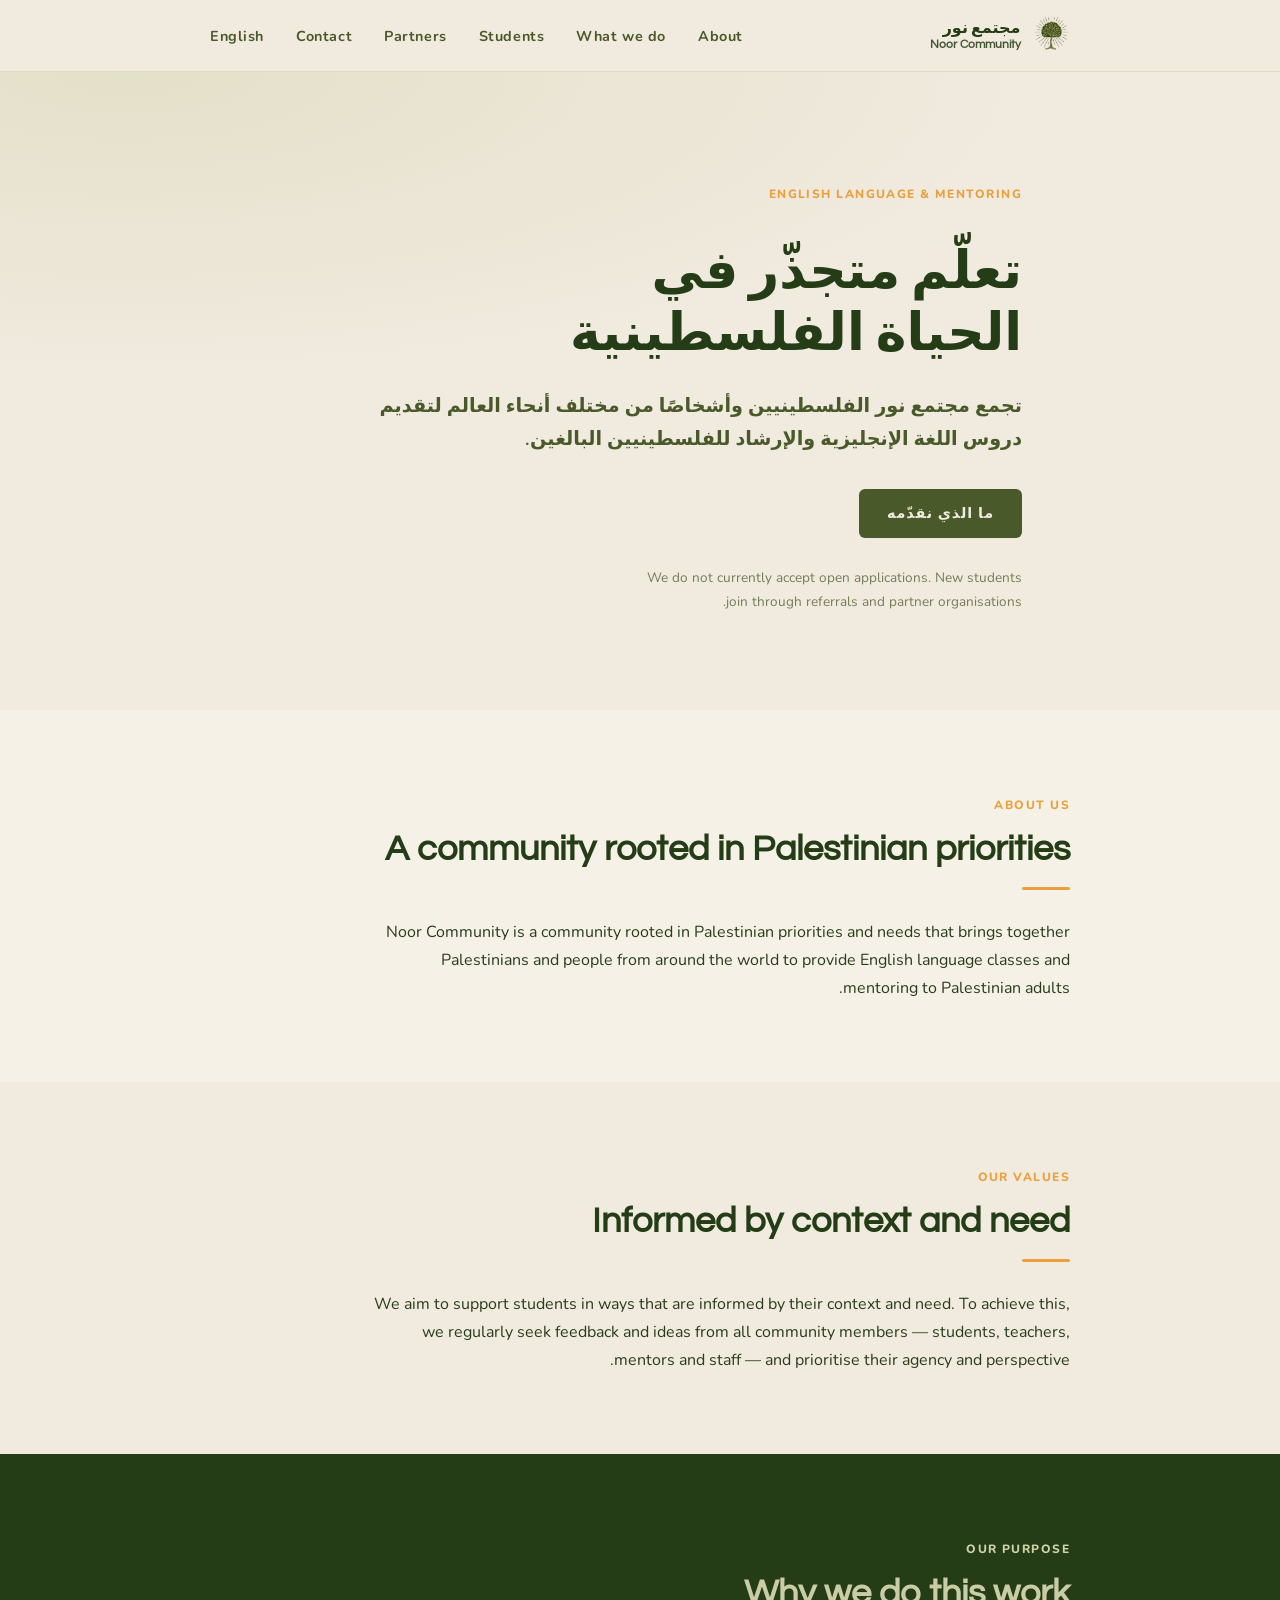
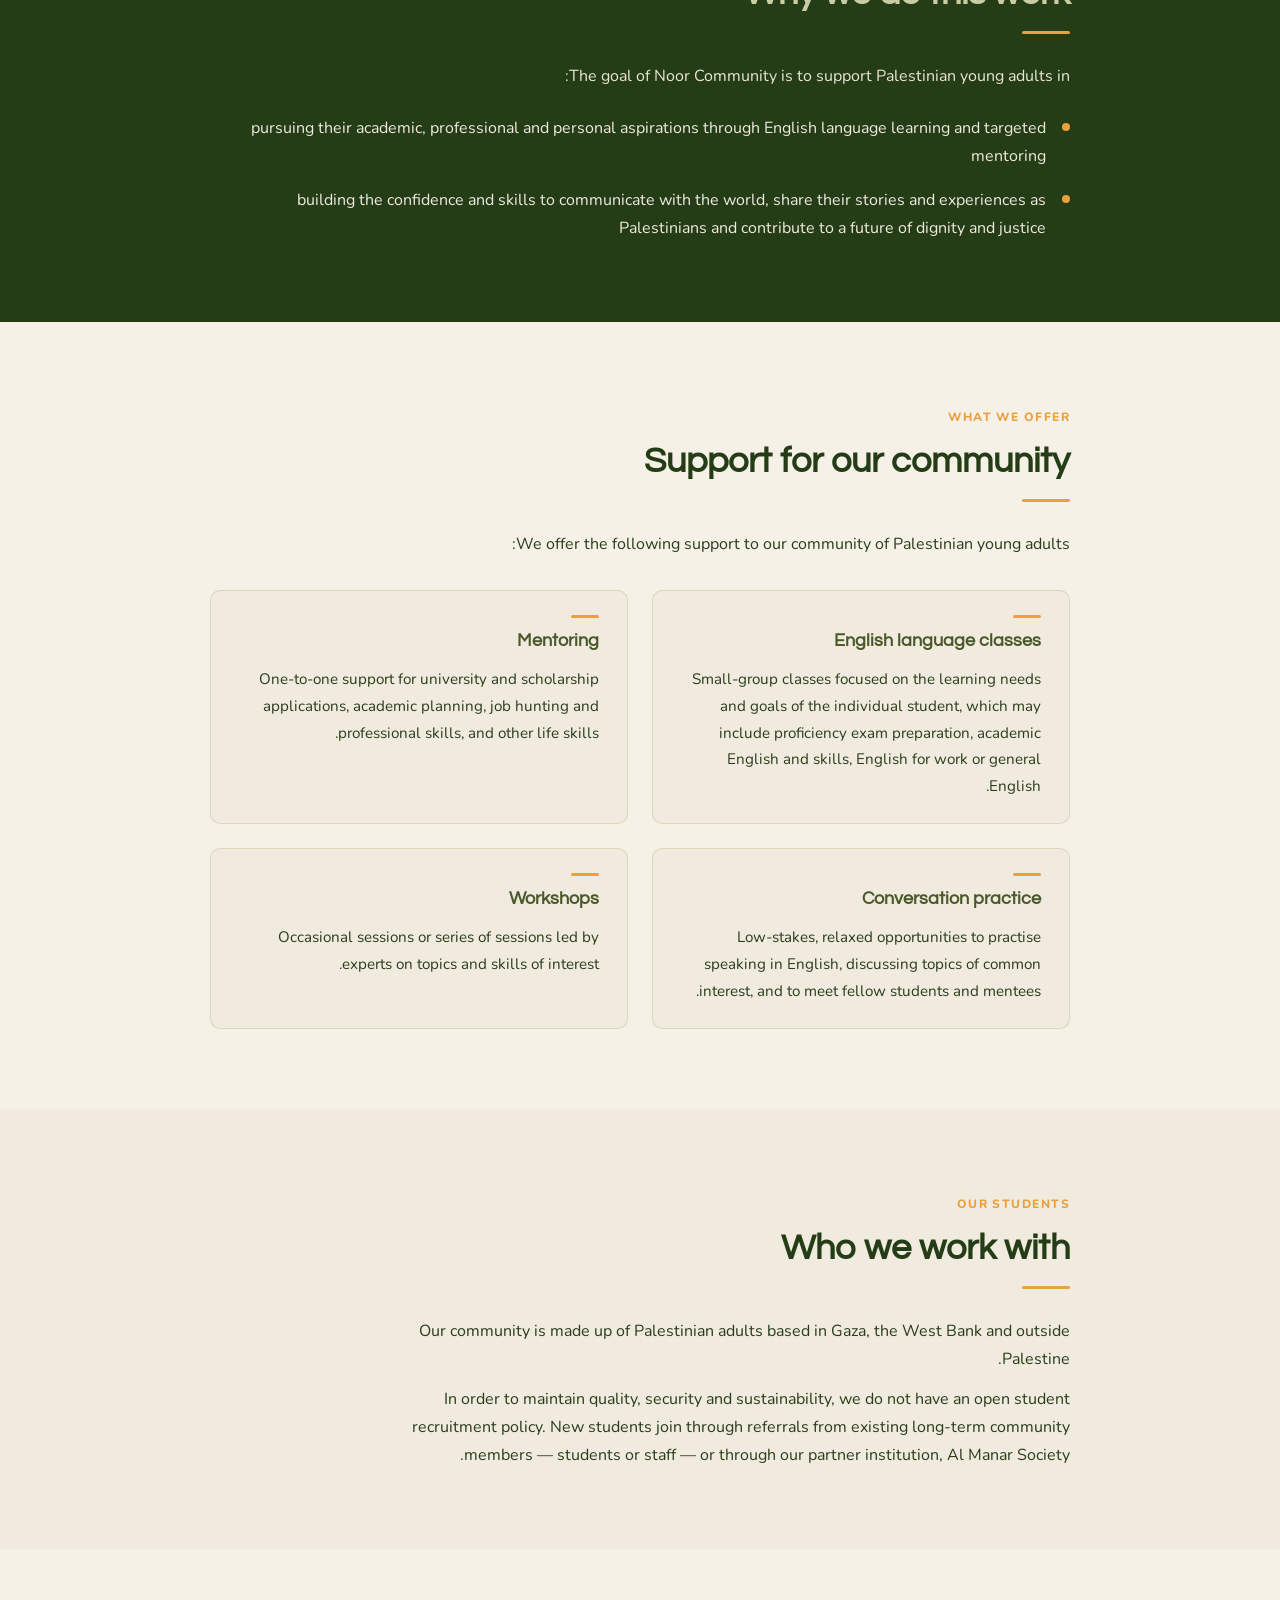
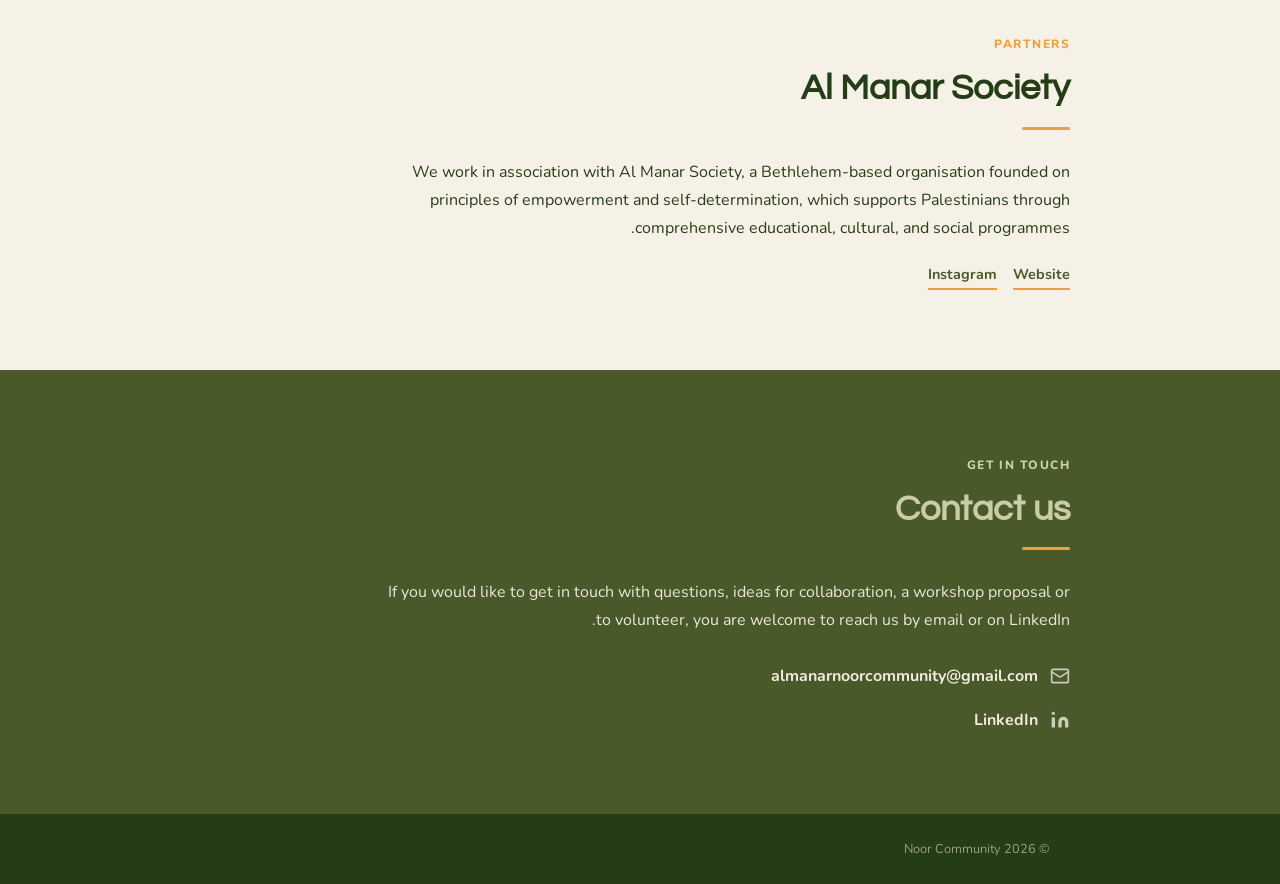
==== commit 375f169e: "Update index.html" ====
--- a/ar/index.html
+++ b/ar/index.html
@@ -16,7 +16,11 @@
     <div class="nav-inner">
       <a href="#home" class="nav-brand">
         <img src="../assets/nlg.png" alt="Noor Community" />
-        Noor Community
+
+        <span class="brand-text">
+          <span class="brand-ar">مجتمع نور</span>
+          <span class="brand-en">Noor Community</span>
+        </span>
       </a>
       <button class="nav-toggle" aria-expanded="false" aria-controls="nav-menu" aria-label="Toggle menu">
         <span></span><span></span><span></span>
--- a/style.css
+++ b/style.css
@@ -71,6 +71,19 @@
     .nav-brand img {
       height: 40px;
       width: auto;
+    }
+    .brand-text {
+      display: flex;
+      flex-direction: column;
+      line-height: 1.15;
+    }
+    .brand-ar {
+      font-size: 1rem;
+      font-weight: 700;
+    }
+    .brand-en {
+      font-size: 0.75rem;
+      opacity: 0.85;
     }
     .nav-links {
       display: flex;
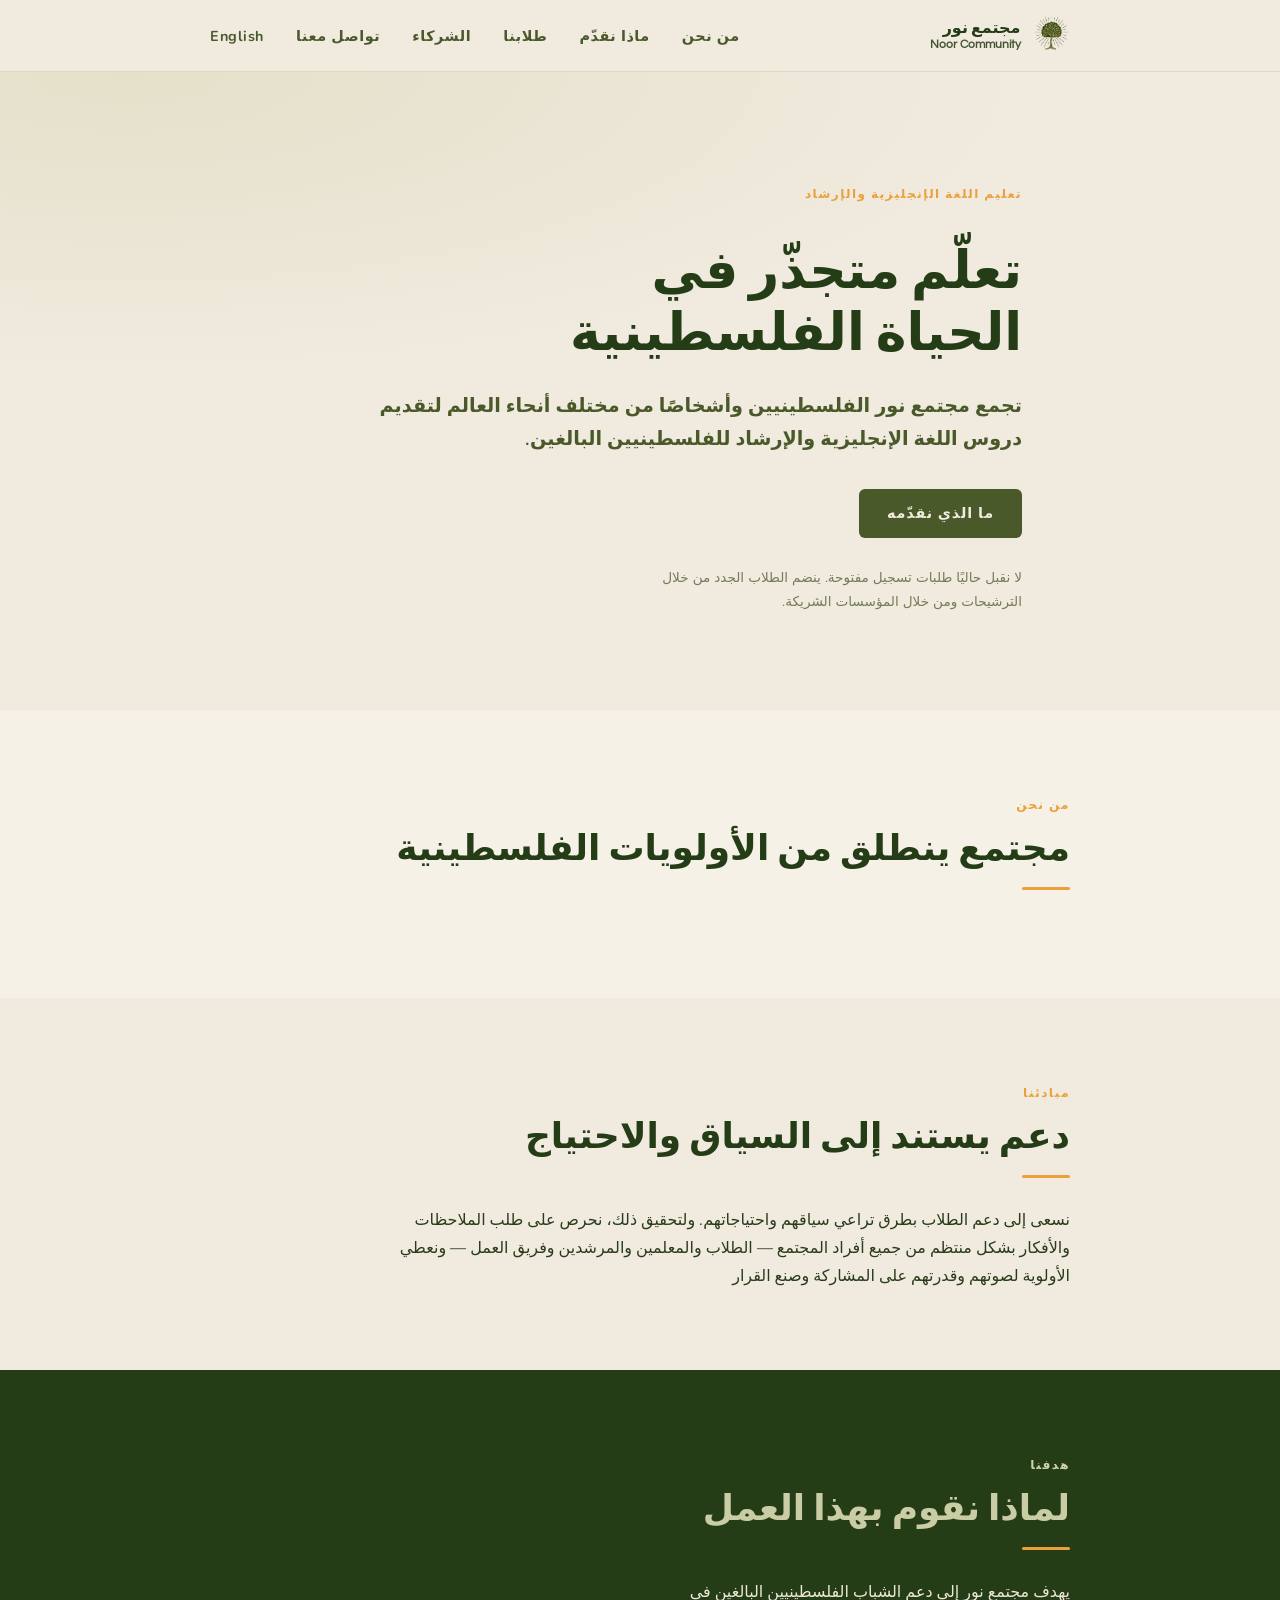
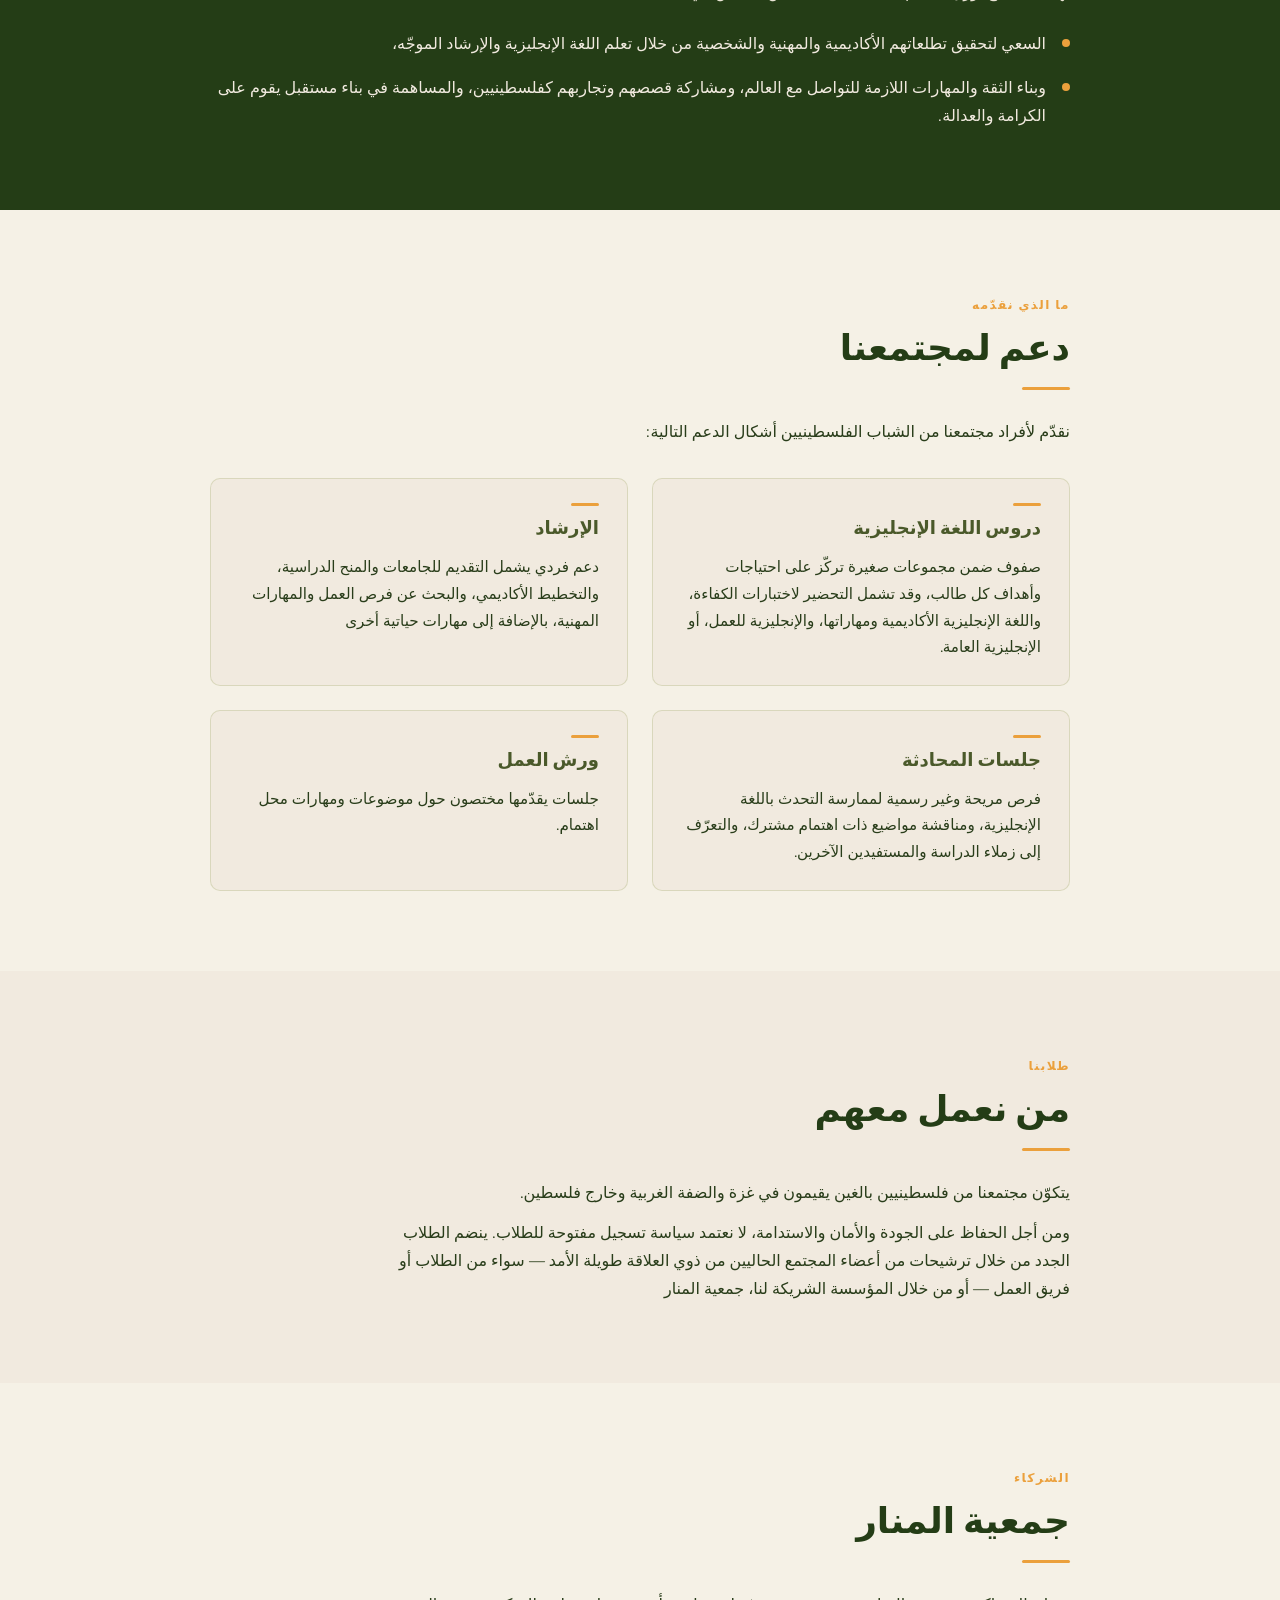
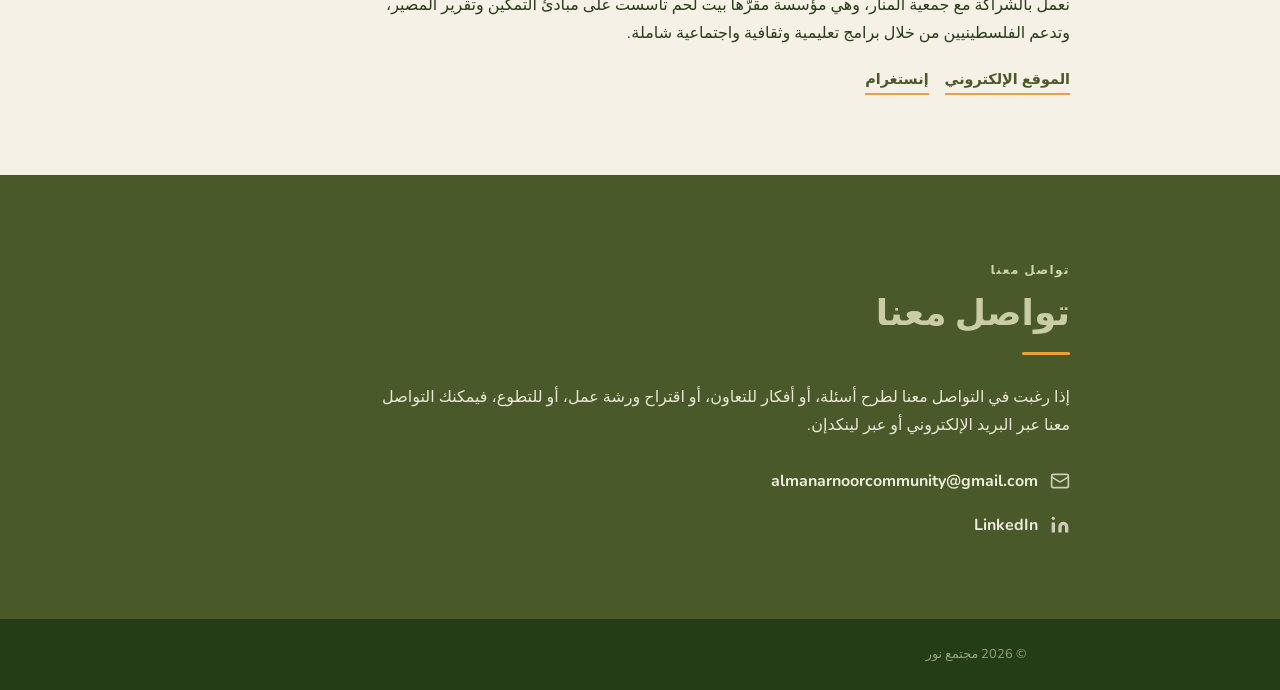
==== commit cc2a4aac: "Update index.html" ====
--- a/ar/index.html
+++ b/ar/index.html
@@ -26,11 +26,11 @@
         <span></span><span></span><span></span>
       </button>
       <ul class="nav-links" id="nav-menu">
-        <li><a href="#about">About</a></li>
-        <li><a href="#what-we-do">What we do</a></li>
-        <li><a href="#our-students">Students</a></li>
-        <li><a href="#partners">Partners</a></li>
-        <li><a href="#contact">Contact</a></li>
+        <li><a href="#about">من نحن</a></li>
+        <li><a href="#what-we-do">ماذا نقدّم</a></li>
+        <li><a href="#our-students">طلابنا</a></li>
+        <li><a href="#partners">الشركاء</a></li>
+        <li><a href="#contact">تواصل معنا</a></li>
         <li><a href="../">English</a></li>
       </ul>
     </div>
@@ -39,26 +39,24 @@
   <!-- Hero -->
   <section id="home" aria-labelledby="hero-heading">
     <div class="hero-inner">
-      <span class="eyebrow">English language &amp; mentoring</span>
+      <span class="eyebrow">تعليم اللغة الإنجليزية والإرشاد</span>
       <h1 id="hero-heading">تعلّم متجذّر في الحياة الفلسطينية</h1>
       <p class="hero-tagline">
         تجمع مجتمع نور الفلسطينيين وأشخاصًا من مختلف أنحاء العالم لتقديم دروس اللغة الإنجليزية والإرشاد للفلسطينيين البالغين.
       </p>
       <a href="#what-we-do" class="hero-cta">ما الذي نقدّمه</a>
-      <p class="hero-note">We do not currently accept open applications. New students join through referrals and partner organisations.</p>
+      <p class="hero-note">لا نقبل حاليًا طلبات تسجيل مفتوحة. ينضم الطلاب الجدد من خلال الترشيحات ومن خلال المؤسسات الشريكة.</p>
     </div>
   </section>
 
   <!-- About -->
   <section id="about" class="section" aria-labelledby="about-heading">
     <div class="inner reveal">
-      <span class="eyebrow">About us</span>
-      <h2 id="about-heading">A community rooted in Palestinian priorities</h2>
-      <div class="divider"></div>
-      <p>
-        Noor Community is a community rooted in Palestinian priorities and needs that brings
-        together Palestinians and people from around the world to provide English language
-        classes and mentoring to Palestinian adults.
+      <span class="eyebrow">من نحن</span>
+      <h2 id="about-heading">مجتمع ينطلق من الأولويات الفلسطينية</h2>
+      <div class="divider"></div>
+      <p>
+        
       </p>
     </div>
   </section>
@@ -66,13 +64,11 @@
   <!-- Values -->
   <section id="values" class="section" aria-labelledby="values-heading">
     <div class="inner reveal">
-      <span class="eyebrow">Our values</span>
-      <h2 id="values-heading">Informed by context and need</h2>
-      <div class="divider"></div>
-      <p>
-        We aim to support students in ways that are informed by their context and need.
-        To achieve this, we regularly seek feedback and ideas from all community members —
-        students, teachers, mentors and staff — and prioritise their agency and perspective.
+      <span class="eyebrow">مبادئنا</span>
+      <h2 id="values-heading">دعم يستند إلى السياق والاحتياج</h2>
+      <div class="divider"></div>
+      <p>
+        نسعى إلى دعم الطلاب بطرق تراعي سياقهم واحتياجاتهم. ولتحقيق ذلك، نحرص على طلب الملاحظات والأفكار بشكل منتظم من جميع أفراد المجتمع — الطلاب والمعلمين والمرشدين وفريق العمل — ونعطي الأولوية لصوتهم وقدرتهم على المشاركة وصنع القرار
       </p>
     </div>
   </section>
@@ -80,13 +76,13 @@
   <!-- Purpose -->
   <section id="purpose" class="section" aria-labelledby="purpose-heading">
     <div class="inner reveal">
-      <span class="eyebrow">Our purpose</span>
-      <h2 id="purpose-heading">Why we do this work</h2>
-      <div class="divider"></div>
-      <p>The goal of Noor Community is to support Palestinian young adults in:</p>
+      <span class="eyebrow">هدفنا</span>
+      <h2 id="purpose-heading">لماذا نقوم بهذا العمل</h2>
+      <div class="divider"></div>
+      <p>يهدف مجتمع نور إلى دعم الشباب الفلسطينيين البالغين في</p>
       <ul>
-        <li>pursuing their academic, professional and personal aspirations through English language learning and targeted mentoring</li>
-        <li>building the confidence and skills to communicate with the world, share their stories and experiences as Palestinians and contribute to a future of dignity and justice</li>
+        <li>السعي لتحقيق تطلعاتهم الأكاديمية والمهنية والشخصية من خلال تعلم اللغة الإنجليزية والإرشاد الموجّه،</li>
+        <li>وبناء الثقة والمهارات اللازمة للتواصل مع العالم، ومشاركة قصصهم وتجاربهم كفلسطينيين، والمساهمة في بناء مستقبل يقوم على الكرامة والعدالة.</li>
       </ul>
     </div>
   </section>
@@ -95,31 +91,31 @@
   <section id="what-we-do" class="section" aria-labelledby="offerings-heading">
     <div class="inner">
       <div class="reveal">
-        <span class="eyebrow">What we offer</span>
-        <h2 id="offerings-heading">Support for our community</h2>
+        <span class="eyebrow">ما الذي نقدّمه</span>
+        <h2 id="offerings-heading">دعم لمجتمعنا</h2>
         <div class="divider"></div>
-        <p>We offer the following support to our community of Palestinian young adults:</p>
+        <p>نقدّم لأفراد مجتمعنا من الشباب الفلسطينيين أشكال الدعم التالية:</p>
       </div>
       <div class="offerings">
         <div class="offering-card reveal">
           <div class="offering-marker"></div>
-          <h3>English language classes</h3>
-          <p>Small-group classes focused on the learning needs and goals of the individual student, which may include proficiency exam preparation, academic English and skills, English for work or general English.</p>
-        </div>
-        <div class="offering-card reveal">
-          <div class="offering-marker"></div>
-          <h3>Mentoring</h3>
-          <p>One-to-one support for university and scholarship applications, academic planning, job hunting and professional skills, and other life skills.</p>
-        </div>
-        <div class="offering-card reveal">
-          <div class="offering-marker"></div>
-          <h3>Conversation practice</h3>
-          <p>Low-stakes, relaxed opportunities to practise speaking in English, discussing topics of common interest, and to meet fellow students and mentees.</p>
-        </div>
-        <div class="offering-card reveal">
-          <div class="offering-marker"></div>
-          <h3>Workshops</h3>
-          <p>Occasional sessions or series of sessions led by experts on topics and skills of interest.</p>
+          <h3>دروس اللغة الإنجليزية</h3>
+          <p>صفوف ضمن مجموعات صغيرة تركّز على احتياجات وأهداف كل طالب، وقد تشمل التحضير لاختبارات الكفاءة، واللغة الإنجليزية الأكاديمية ومهاراتها، والإنجليزية للعمل، أو الإنجليزية العامة.</p>
+        </div>
+        <div class="offering-card reveal">
+          <div class="offering-marker"></div>
+          <h3>الإرشاد</h3>
+          <p>دعم فردي يشمل التقديم للجامعات والمنح الدراسية، والتخطيط الأكاديمي، والبحث عن فرص العمل والمهارات المهنية، بالإضافة إلى مهارات حياتية أخرى</p>
+        </div>
+        <div class="offering-card reveal">
+          <div class="offering-marker"></div>
+          <h3>جلسات المحادثة</h3>
+          <p>فرص مريحة وغير رسمية لممارسة التحدث باللغة الإنجليزية، ومناقشة مواضيع ذات اهتمام مشترك، والتعرّف إلى زملاء الدراسة والمستفيدين الآخرين.</p>
+        </div>
+        <div class="offering-card reveal">
+          <div class="offering-marker"></div>
+          <h3>ورش العمل</h3>
+          <p>جلسات يقدّمها مختصون حول موضوعات ومهارات محل اهتمام.</p>
         </div>
       </div>
     </div>
@@ -128,16 +124,14 @@
   <!-- Our students -->
   <section id="our-students" class="section" aria-labelledby="students-heading">
     <div class="inner reveal">
-      <span class="eyebrow">Our students</span>
-      <h2 id="students-heading">Who we work with</h2>
-      <div class="divider"></div>
-      <p>
-        Our community is made up of Palestinian adults based in Gaza, the West Bank and outside Palestine.
-      </p>
-      <p>
-        In order to maintain quality, security and sustainability, we do not have an open student recruitment
-        policy. New students join through referrals from existing long-term community members — students or
-        staff — or through our partner institution, Al Manar Society.
+      <span class="eyebrow">طلابنا</span>
+      <h2 id="students-heading">من نعمل معهم</h2>
+      <div class="divider"></div>
+      <p>
+        يتكوّن مجتمعنا من فلسطينيين بالغين يقيمون في غزة والضفة الغربية وخارج فلسطين.
+      </p>
+      <p>
+        ومن أجل الحفاظ على الجودة والأمان والاستدامة، لا نعتمد سياسة تسجيل مفتوحة للطلاب. ينضم الطلاب الجدد من خلال ترشيحات من أعضاء المجتمع الحاليين من ذوي العلاقة طويلة الأمد — سواء من الطلاب أو فريق العمل — أو من خلال المؤسسة الشريكة لنا، جمعية المنار
       </p>
     </div>
   </section>
@@ -145,18 +139,16 @@
   <!-- Partners -->
   <section id="partners" class="section" aria-labelledby="partners-heading">
     <div class="inner reveal">
-      <span class="eyebrow">Partners</span>
-      <h2 id="partners-heading">Al Manar Society</h2>
+      <span class="eyebrow">الشركاء</span>
+      <h2 id="partners-heading">جمعية المنار</h2>
       <div class="divider"></div>
       <div class="partner-block">
         <p>
-          We work in association with Al Manar Society, a Bethlehem-based organisation founded on
-          principles of empowerment and self-determination, which supports Palestinians through
-          comprehensive educational, cultural, and social programmes.
+          نعمل بالشراكة مع جمعية المنار، وهي مؤسسة مقرّها بيت لحم تأسست على مبادئ التمكين وتقرير المصير، وتدعم الفلسطينيين من خلال برامج تعليمية وثقافية واجتماعية شاملة.
         </p>
         <div class="partner-links">
-          <a href="https://almanar-society.org/" target="_blank" rel="noopener noreferrer">Website</a>
-          <a href="https://www.instagram.com/almanarsociety/" target="_blank" rel="noopener noreferrer">Instagram</a>
+          <a href="https://almanar-society.org/" target="_blank" rel="noopener noreferrer">الموقع الإلكتروني</a>
+          <a href="https://www.instagram.com/almanarsociety/" target="_blank" rel="noopener noreferrer">إنستغرام</a>
         </div>
       </div>
     </div>
@@ -165,12 +157,11 @@
   <!-- Contact -->
   <section id="contact" class="section" aria-labelledby="contact-heading">
     <div class="inner reveal">
-      <span class="eyebrow">Get in touch</span>
-      <h2 id="contact-heading">Contact us</h2>
-      <div class="divider"></div>
-      <p>
-        If you would like to get in touch with questions, ideas for collaboration,
-        a workshop proposal or to volunteer, you are welcome to reach us by email or on LinkedIn.
+      <span class="eyebrow">تواصل معنا</span>
+      <h2 id="contact-heading">تواصل معنا</h2>
+      <div class="divider"></div>
+      <p>
+        إذا رغبت في التواصل معنا لطرح أسئلة، أو أفكار للتعاون، أو اقتراح ورشة عمل، أو للتطوع، فيمكنك التواصل معنا عبر البريد الإلكتروني أو عبر لينكدإن.
       </p>
       <div class="contact-links">
         <a href="mailto:almanarnoorcommunity@gmail.com" class="contact-link">
@@ -194,7 +185,7 @@
 
   <!-- Footer -->
   <footer class="site-footer">
-    <p>© <span id="yr"></span> Noor Community</p>
+    <p>© <span id="yr"></span> مجتمع نور</p>
   </footer>
 
   <script>
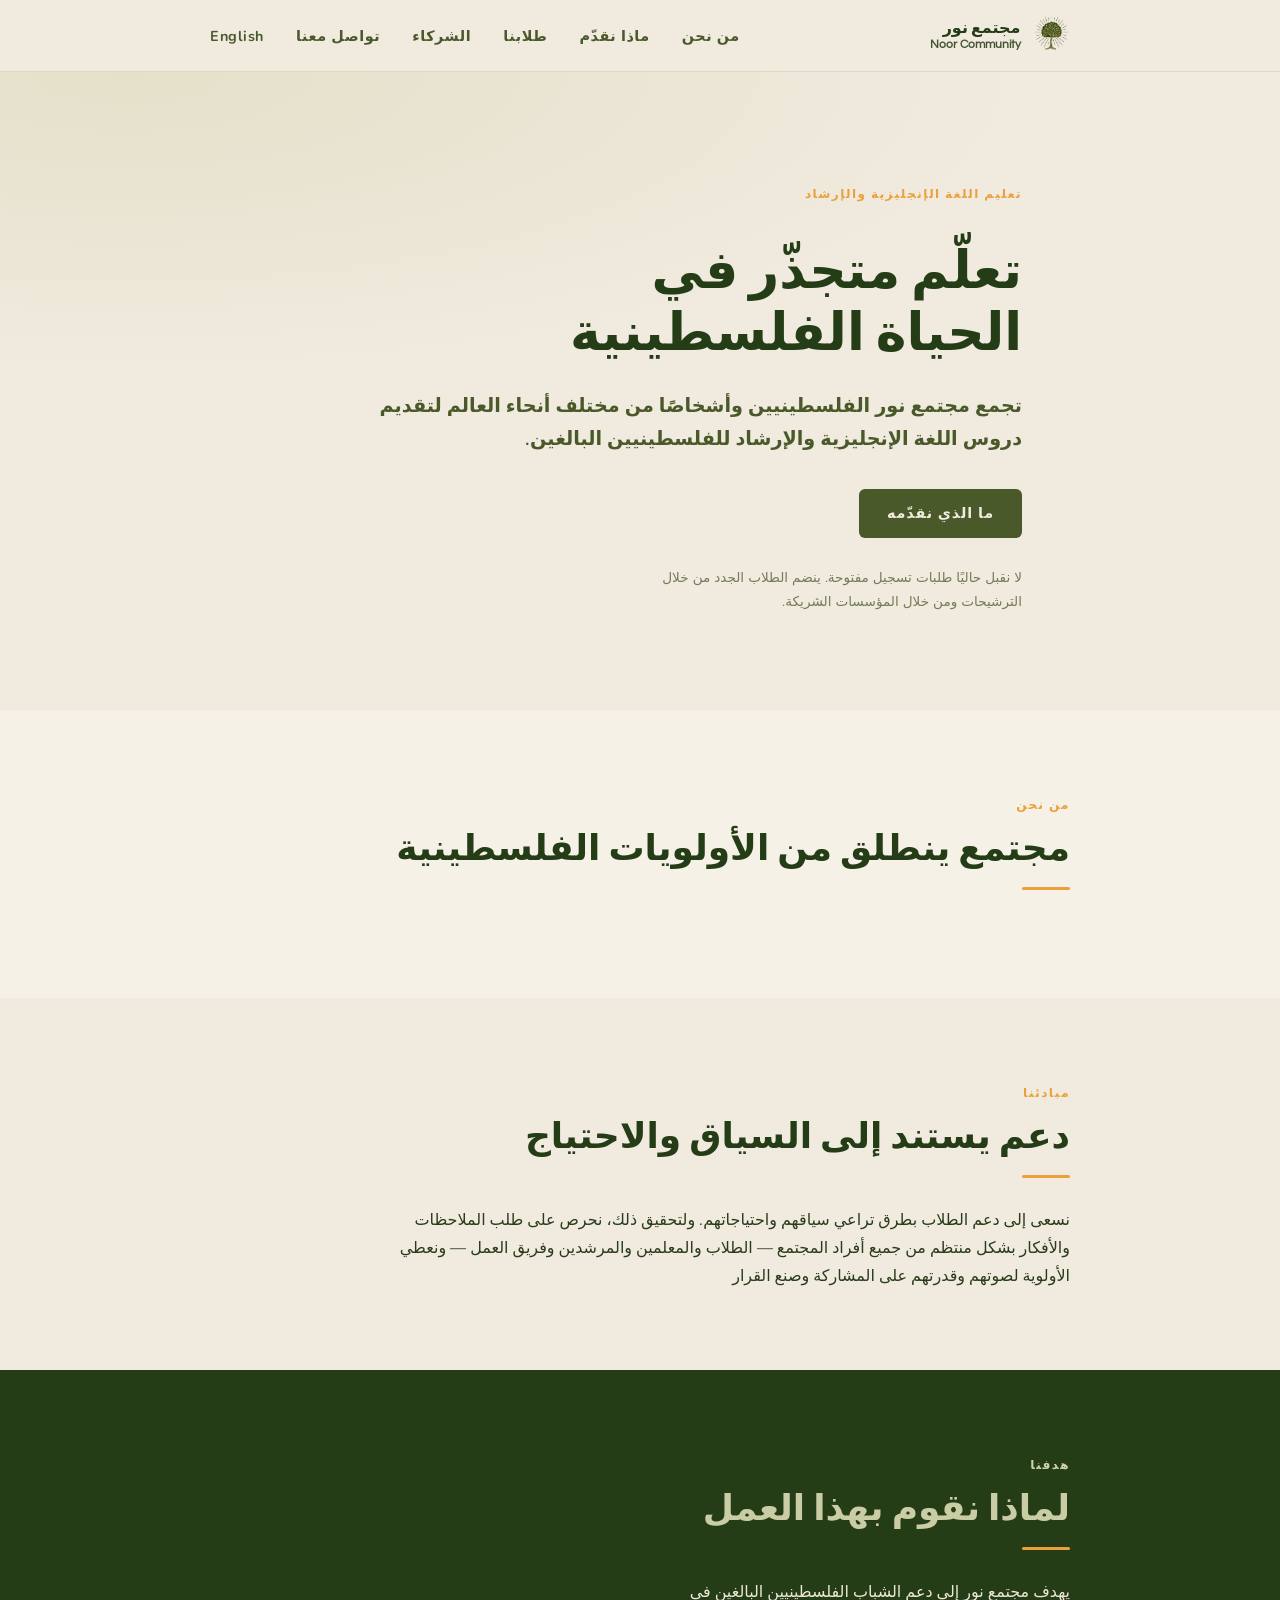
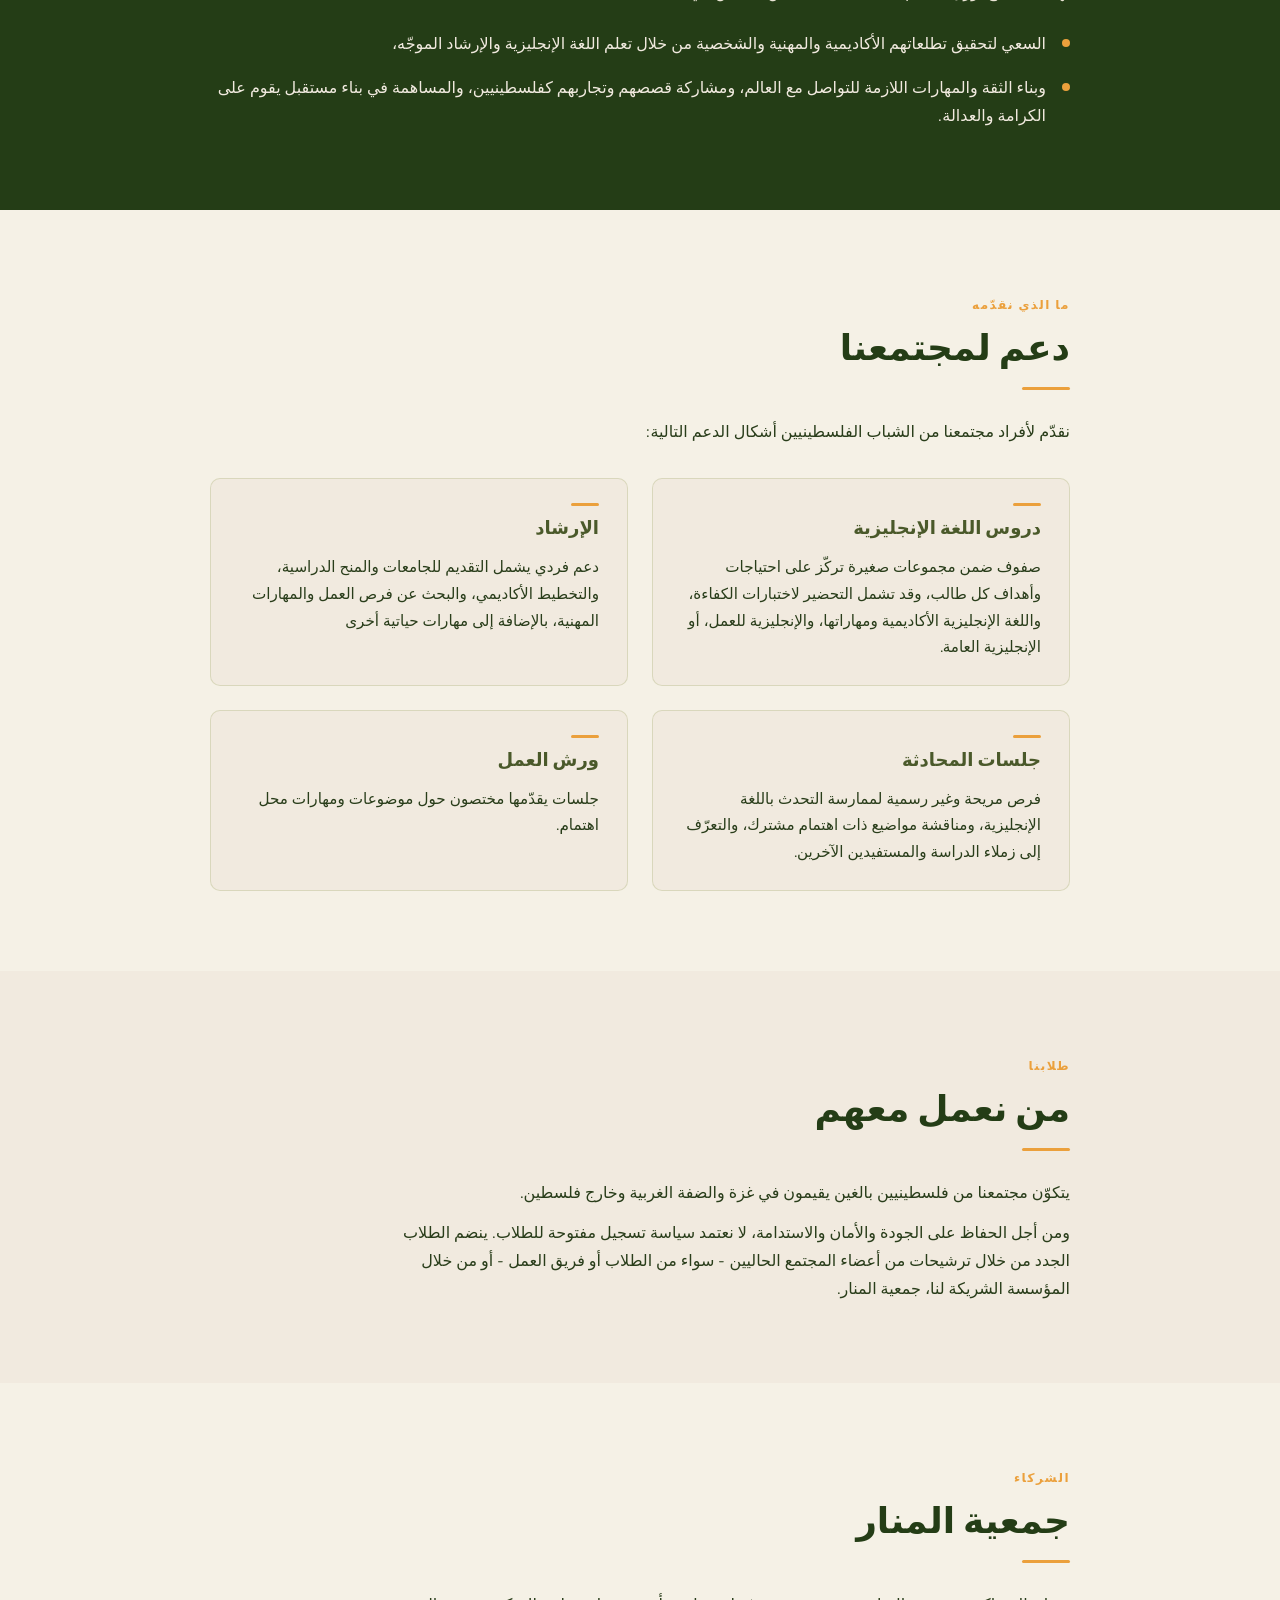
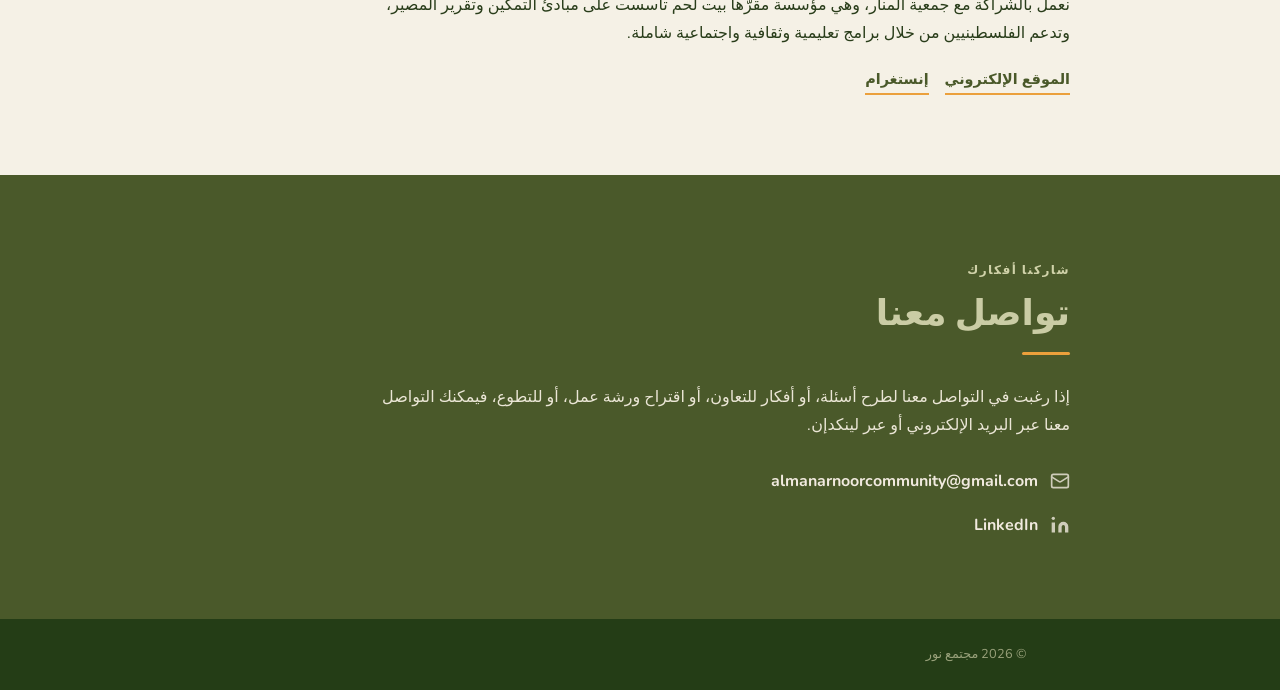
==== commit ecce00bd: "Update index.html" ====
--- a/ar/index.html
+++ b/ar/index.html
@@ -130,9 +130,7 @@
       <p>
         يتكوّن مجتمعنا من فلسطينيين بالغين يقيمون في غزة والضفة الغربية وخارج فلسطين.
       </p>
-      <p>
-        ومن أجل الحفاظ على الجودة والأمان والاستدامة، لا نعتمد سياسة تسجيل مفتوحة للطلاب. ينضم الطلاب الجدد من خلال ترشيحات من أعضاء المجتمع الحاليين من ذوي العلاقة طويلة الأمد — سواء من الطلاب أو فريق العمل — أو من خلال المؤسسة الشريكة لنا، جمعية المنار
-      </p>
+      <p>ومن أجل الحفاظ على الجودة والأمان والاستدامة، لا نعتمد سياسة تسجيل مفتوحة للطلاب. ينضم الطلاب الجدد من خلال ترشيحات من أعضاء المجتمع الحاليين - سواء من الطلاب أو فريق العمل - أو من خلال المؤسسة الشريكة لنا، جمعية المنار.</p>
     </div>
   </section>
 
@@ -157,7 +155,7 @@
   <!-- Contact -->
   <section id="contact" class="section" aria-labelledby="contact-heading">
     <div class="inner reveal">
-      <span class="eyebrow">تواصل معنا</span>
+      <span class="eyebrow">شاركنا أفكارك</span>
       <h2 id="contact-heading">تواصل معنا</h2>
       <div class="divider"></div>
       <p>
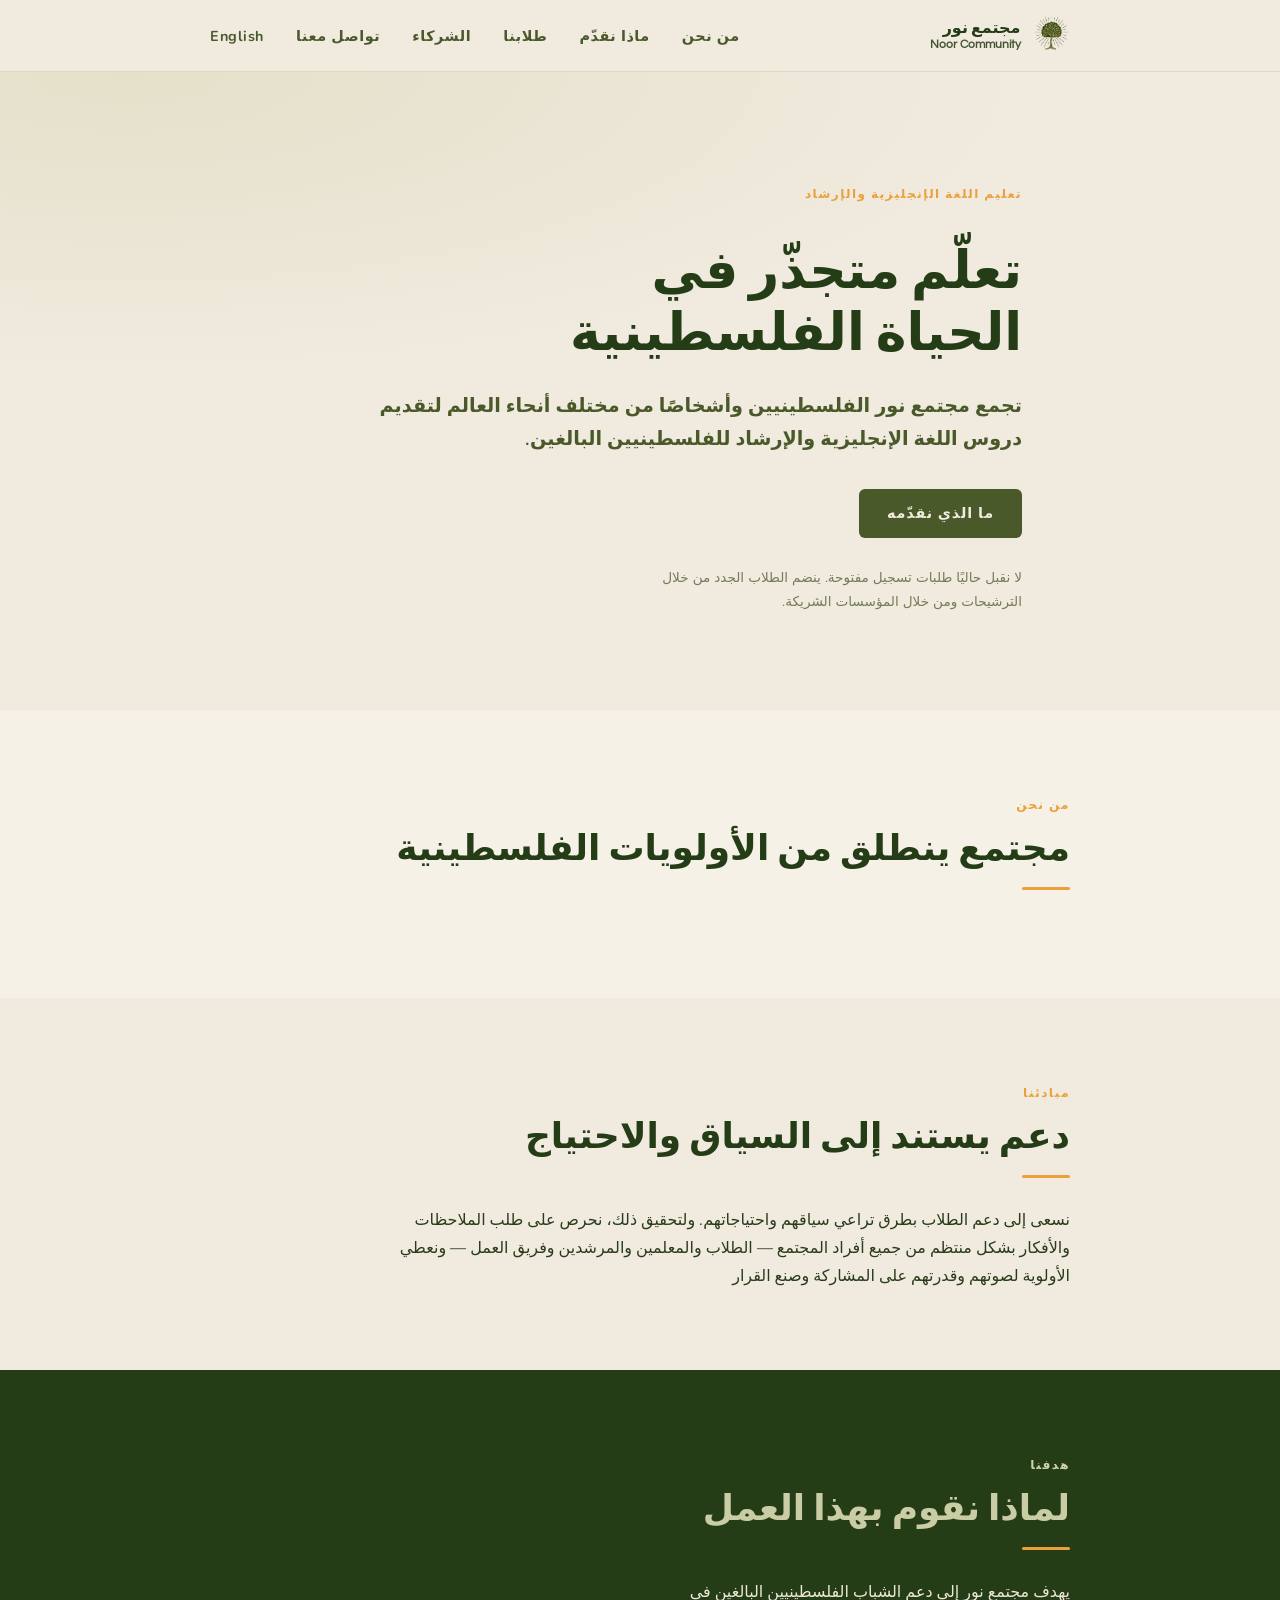
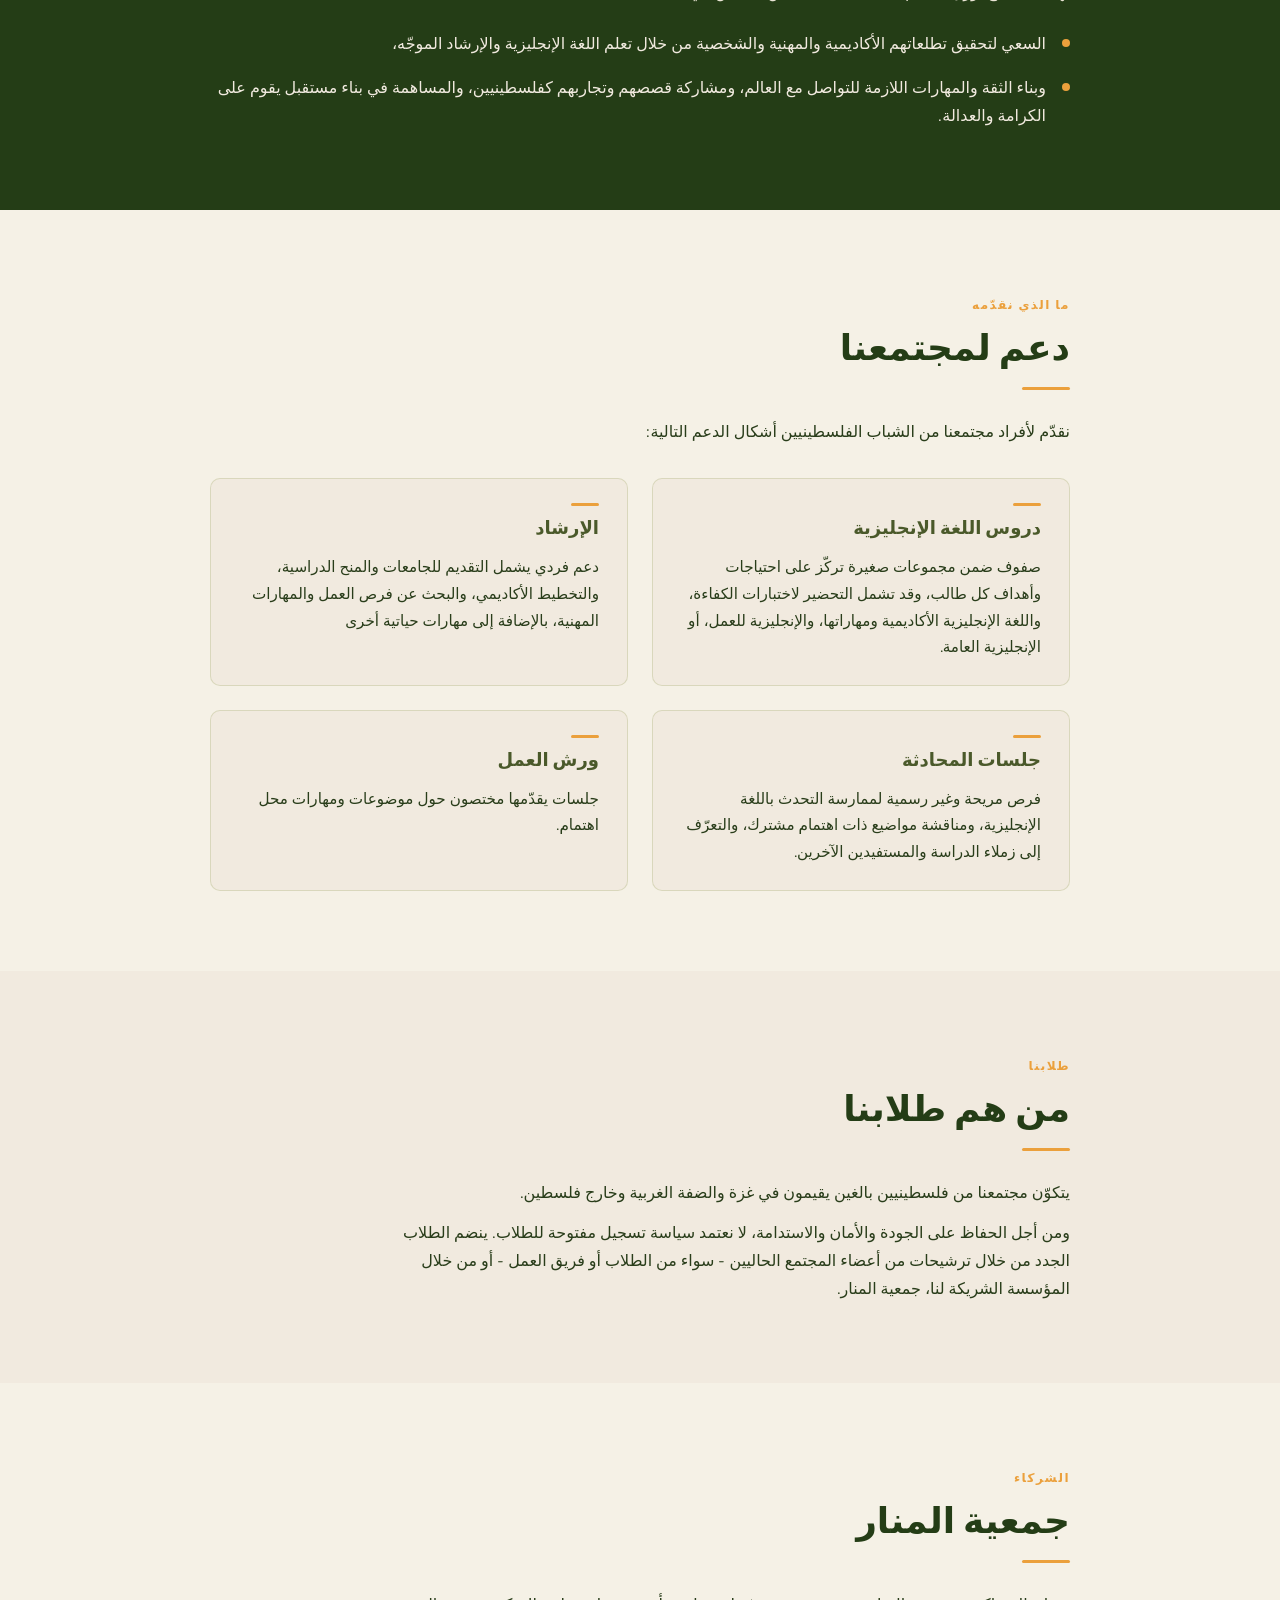
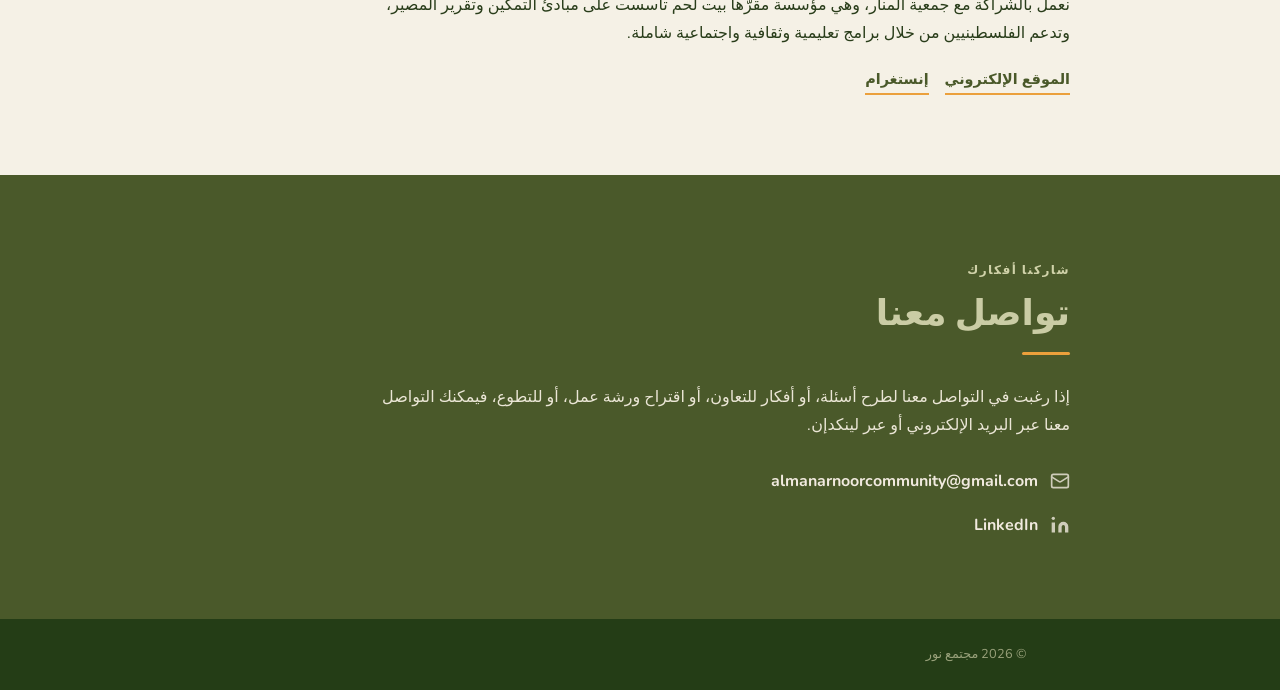
==== commit 58d48204: "Update index.html" ====
--- a/ar/index.html
+++ b/ar/index.html
@@ -125,7 +125,7 @@
   <section id="our-students" class="section" aria-labelledby="students-heading">
     <div class="inner reveal">
       <span class="eyebrow">طلابنا</span>
-      <h2 id="students-heading">من نعمل معهم</h2>
+      <h2 id="students-heading">من هم طلابنا</h2>
       <div class="divider"></div>
       <p>
         يتكوّن مجتمعنا من فلسطينيين بالغين يقيمون في غزة والضفة الغربية وخارج فلسطين.
